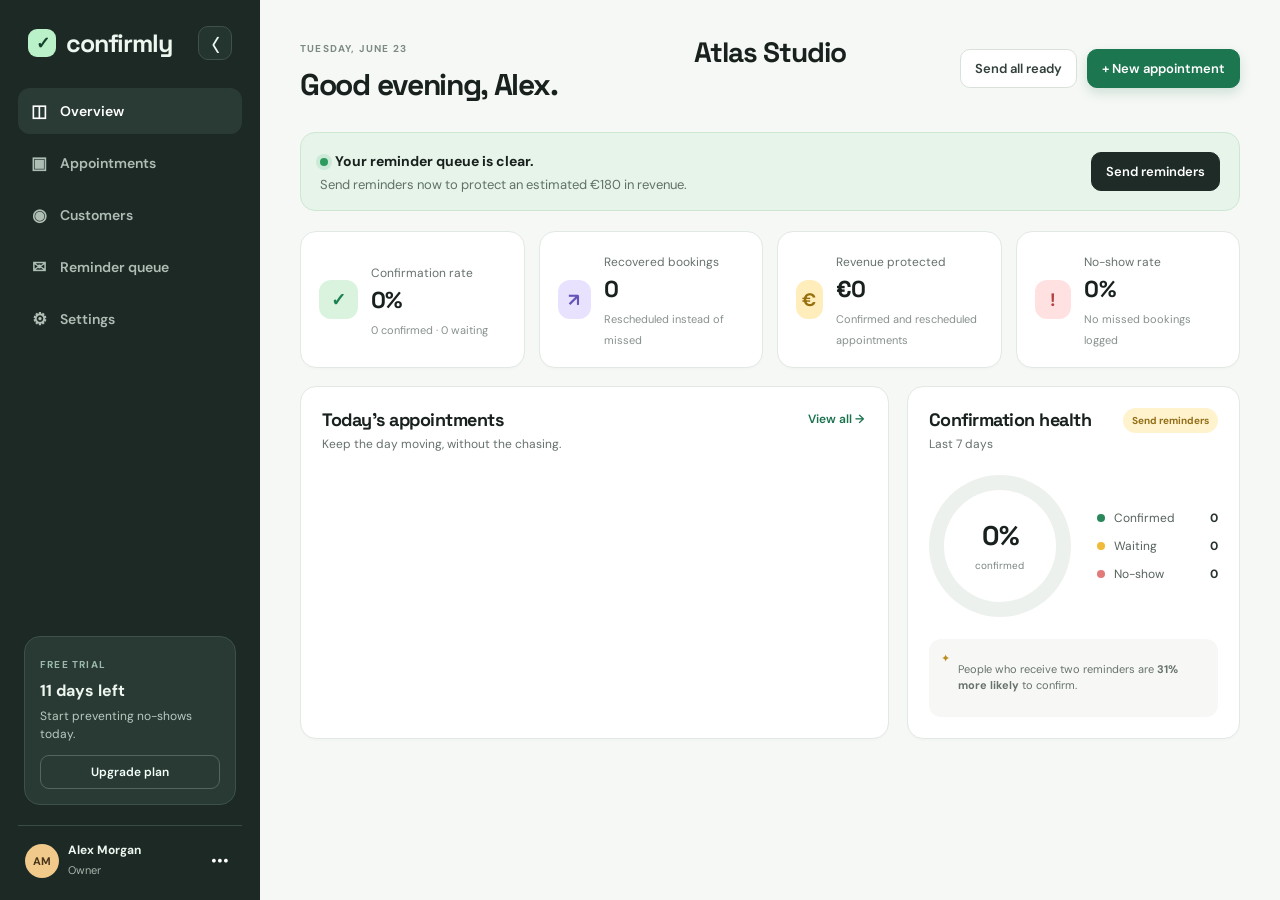
==== index.html @ 0fcca9b8 "Add files via upload" ====
<!doctype html>
<html lang="en">
<head>
  <meta charset="UTF-8" />
  <meta name="viewport" content="width=device-width, initial-scale=1.0" />
  <title>Confirmly — Reduce No-Shows</title>
  <meta name="description" content="A focused appointment confirmation and no-show prevention dashboard." />
  <meta name="theme-color" content="#f3f5f2" />
  <link rel="preconnect" href="https://fonts.googleapis.com">
  <link rel="preconnect" href="https://fonts.gstatic.com" crossorigin>
  <link href="https://fonts.googleapis.com/css2?family=DM+Sans:wght@400;500;600;700&family=Space+Grotesk:wght@500;600;700&display=swap" rel="stylesheet">
  <link rel="stylesheet" href="styles.css" />
</head>
<body>
  <div class="app-shell">
    <aside class="sidebar" id="sidebar">
      <div class="brand"><div class="brand-lockup"><span class="brand-mark">✓</span><span class="brand-text">confirmly</span></div><button type="button" class="sidebar-toggle-btn" id="sidebarToggleBtn" aria-label="Collapse sidebar" title="Collapse sidebar">⟨</button></div>
      <nav class="nav-links" aria-label="Primary">
        <button type="button" class="nav-item active" data-view="dashboard" data-label="Overview" title="Overview"><span>◫</span> Overview</button>
        <button type="button" class="nav-item" data-view="appointments" data-label="Appointments" title="Appointments"><span>▣</span> Appointments</button>
        <button type="button" class="nav-item" data-view="customers" data-label="Customers" title="Customers"><span>◉</span> Customers</button>
        <button type="button" class="nav-item" data-view="messages" data-label="Reminder queue" title="Reminder queue"><span>✉</span> Reminder queue</button>
        <button type="button" class="nav-item" data-view="settings" data-label="Settings" title="Settings"><span>⚙</span> Settings</button>
      </nav>
      <div class="sidebar-bottom">
        <div class="trial-card">
          <span class="tiny-label">FREE TRIAL</span>
          <strong>11 days left</strong>
          <p>Start preventing no-shows today.</p>
          <button type="button" class="ghost-btn" id="upgradeBtn" title="Upgrade plan">Upgrade plan</button>
        </div>
        <div class="account"><div class="avatar">AM</div><div><strong>Alex Morgan</strong><span>Owner</span></div><button type="button" class="more" id="accountMenuBtn" aria-label="Open account menu" aria-haspopup="dialog" title="Account menu">•••</button></div>
      </div>
    </aside>

    <main class="main-content">
      <header class="topbar">
        <button type="button" class="mobile-menu" id="mobileMenu" aria-label="Open navigation">☰</button>
        <div>
          <p class="eyebrow" id="pageEyebrow">TUESDAY, JUNE 23</p>
          <h1 id="pageTitle">Good evening, Alex.</h1>
        </div>
        <div class="workspace-title" id="workspaceTitle">Atlas Studio</div>
        <div class="top-actions">
          <button type="button" class="icon-btn install-app-btn hidden" id="installAppBtn" title="Install Confirmly" aria-label="Install Confirmly">⇩</button>
          <button type="button" class="outline-btn" id="sendAllBtn">Send all ready</button>
          <button type="button" class="primary-btn" id="newAppointmentBtn">+ New appointment</button>
        </div>
      </header>

      <section id="dashboard" class="view active">
        <div class="insight-banner">
          <div><span class="pulse-dot"></span><strong>3 appointments need confirmation today.</strong><p>Send reminders now to protect an estimated €180 in revenue.</p></div>
          <button type="button" class="dark-btn" id="bannerSendBtn">Send reminders</button>
        </div>

        <div class="metric-grid">
          <article class="metric-card"><span class="metric-icon mint">✓</span><div><span class="metric-label">Confirmation rate</span><strong id="confirmationRate">0%</strong><small id="confirmationMeta">No appointment data yet</small></div></article>
          <article class="metric-card"><span class="metric-icon lilac">↗</span><div><span class="metric-label">Recovered bookings</span><strong id="recoveredBookings">0</strong><small>Rescheduled instead of missed</small></div></article>
          <article class="metric-card"><span class="metric-icon amber">€</span><div><span class="metric-label">Revenue protected</span><strong id="protectedRevenue">€0</strong><small>Confirmed and rescheduled appointments</small></div></article>
          <article class="metric-card"><span class="metric-icon rose">!</span><div><span class="metric-label">No-show rate</span><strong id="noShowRate">0%</strong><small id="noShowMeta">Track outcomes to improve</small></div></article>
        </div>

        <div class="dashboard-grid">
          <section class="panel upcoming-panel">
            <div class="panel-header"><div><h2>Today’s appointments</h2><p>Keep the day moving, without the chasing.</p></div><button type="button" class="text-btn" data-go="appointments">View all →</button></div>
            <div id="todayAppointments" class="appointment-list"></div>
          </section>
          <section class="panel performance-panel">
            <div class="panel-header"><div><h2>Confirmation health</h2><p>Last 7 days</p></div><span class="badge positive" id="healthBadge">Looking good</span></div>
            <div class="ring-wrap"><div class="progress-ring" id="progressRing"><div class="ring-center"><strong id="ringValue">0%</strong><span>confirmed</span></div></div><div class="legend"><div><span class="legend-dot confirmed"></span><span>Confirmed</span><strong id="confirmedCount">0</strong></div><div><span class="legend-dot waiting"></span><span>Waiting</span><strong id="waitingCount">0</strong></div><div><span class="legend-dot no-show"></span><span>No-show</span><strong id="noShowCount">0</strong></div></div></div>
            <div class="mini-tip"><span>✦</span><p>People who receive two reminders are <strong>31% more likely</strong> to confirm.</p></div>
          </section>
        </div>
      </section>

      <section id="appointments" class="view">
        <div class="section-toolbar"><div><h2>Appointments</h2><p>Manage confirmations, status and outcomes in one place.</p></div><div class="toolbar-controls"><button type="button" class="danger-outline-btn" id="deleteAllBookingsBtn" aria-label="Delete all bookings">Delete all</button><button type="button" class="outline-btn" id="refreshAppointmentsBtn" aria-label="Refresh appointments">↻ Refresh</button><select id="statusFilter"><option value="all">All statuses</option><option value="waiting">Waiting</option><option value="confirmed">Confirmed</option><option value="rescheduled">Rescheduled</option><option value="no-show">No-show</option><option value="cancelled">Cancelled</option></select><input type="search" id="searchInput" placeholder="Search client" /></div></div>
        <div class="table-panel"><div class="table-scroll"><table><thead><tr><th>Client</th><th>Service</th><th>When</th><th>Value</th><th>Status</th><th></th></tr></thead><tbody id="appointmentsTable"></tbody></table></div></div>
      </section>

      <section id="customers" class="view">
        <div class="section-toolbar"><div><h2>Customers</h2><p>Keep each client’s details, consent and booking history in one place.</p></div><div class="toolbar-controls"><input type="search" id="customerSearchInput" placeholder="Search customers" /><button type="button" class="primary-btn" id="newCustomerBtn">+ New customer</button></div></div>
        <div class="customer-summary-grid"><article class="customer-summary-card"><span>CONTACTS</span><strong id="customerTotalCount">0</strong><small>Saved customers</small></article><article class="customer-summary-card"><span>REMINDERS</span><strong id="customerReminderConsentCount">0</strong><small>Can receive booking updates</small></article><article class="customer-summary-card"><span>MARKETING</span><strong id="customerMarketingConsentCount">0</strong><small>Opted in for offers</small></article></div>
        <div class="table-panel"><div class="table-scroll"><table class="customers-table"><thead><tr><th>Customer</th><th>Contact</th><th>Preferred channel</th><th>Bookings</th><th>Consent</th><th></th></tr></thead><tbody id="customersTable"></tbody></table></div></div>
      </section>

      <section id="messages" class="view">
        <div class="section-toolbar"><div><h2>Reminder queue</h2><p>Manual reminders ready to send. Confirmly records every delivery attempt.</p></div><button type="button" class="primary-btn" id="sendAllQueueBtn">Send all ready</button></div>
        <div class="message-layout"><section class="panel queue-panel"><div class="queue-tabs"><button type="button" class="queue-tab active" data-queue="due">Ready <span id="dueCount">0</span></button><button type="button" class="queue-tab" data-queue="sent">Sent <span id="sentCount">0</span></button></div><div id="messageQueue"></div></section><aside class="panel automation-panel"><span class="tiny-label">REMINDER FLOW</span><h3>How your team follows up</h3><div id="reminderFlowSummary"></div><button type="button" class="outline-btn full" data-go="settings">Edit reminder flow</button></aside></div>
      </section>

      <section id="settings" class="view">
        <div class="section-toolbar settings-intro"><div><p>Make Confirmly sound like your business.</p></div></div>
        <div class="settings-grid">
          <section class="panel setting-panel"><h3>Business details</h3><label>Business name<input id="businessName" value="Atlas Studio" autocomplete="organization" /></label><div class="setting-label">Reminder channels</div><div class="channel-options" id="availableChannels"><label class="channel-option"><input type="checkbox" value="WhatsApp" checked><span>◉</span><div><strong>WhatsApp</strong><small>Fastest confirmations</small></div></label><label class="channel-option"><input type="checkbox" value="SMS" checked><span>✦</span><div><strong>SMS</strong><small>Works without an app</small></div></label><label class="channel-option"><input type="checkbox" value="Email" checked><span>✉</span><div><strong>Email</strong><small>Best for longer details</small></div></label></div><label>Default channel for “Send all”<select id="channel"><option>WhatsApp</option><option>SMS</option><option>Email</option></select></label><label>Default appointment value (€)<input id="defaultValue" type="number" min="0" value="60" inputmode="decimal" /></label><label>Appearance<select id="themeSelect"><option value="light">Light mode</option><option value="dark">Dark mode</option></select></label><button type="button" class="primary-btn" id="saveSettingsBtn">Save settings</button></section>
          <section class="panel setting-panel reminder-flow-panel"><div class="flow-panel-heading"><div><h3>Reminder flow</h3><p>Choose what gets sent and when. Reminders are still sent manually from the queue.</p></div><span class="flow-manual-badge">Manual</span></div>

<div class="flow-editor-card">
  <div class="flow-editor-header"><label class="flow-toggle"><input type="checkbox" id="firstReminderEnabled"><span></span></label><div><strong>Step 1 — first reminder</strong><small>Primary confirmation request</small></div></div>
  <div class="flow-editor-grid">
    <label>Step name<input id="firstReminderName" maxlength="32" placeholder="First reminder"></label>
    <label>Send before appointment<div class="timing-fields"><input id="firstReminderAmount" type="number" min="1" max="720" inputmode="numeric"><select id="firstReminderUnit"><option value="hours">hours</option><option value="days">days</option></select></div></label>
  </div>
  <label>Message<textarea id="message48">Hi {first_name}, just a quick reminder about your {service} appointment on {date} at {time}. Tap below to confirm or reschedule.</textarea></label>
</div>

<div class="flow-editor-card">
  <div class="flow-editor-header"><label class="flow-toggle"><input type="checkbox" id="followUpEnabled"><span></span></label><div><strong>Step 2 — follow-up reminder</strong><small>Use it when confirmation is still missing</small></div></div>
  <div class="flow-editor-grid">
    <label>Step name<input id="followUpName" maxlength="32" placeholder="Follow-up reminder"></label>
    <label>Send before appointment<div class="timing-fields"><input id="followUpAmount" type="number" min="1" max="720" inputmode="numeric"><select id="followUpUnit"><option value="hours">hours</option><option value="days">days</option></select></div></label>
  </div>
  <label>Message<textarea id="message4">Hi {first_name}, we’re looking forward to seeing you at {time} today. Please confirm your appointment.</textarea></label>
</div>

<div class="flow-editor-card recovery-flow-card">
  <div class="flow-editor-header"><label class="flow-toggle"><input type="checkbox" id="recoveryEnabled"><span></span></label><div><strong>Step 3 — missed-booking recovery</strong><small>Show a recovery step after a no-show</small></div></div>
  <label>Step name<input id="recoveryName" maxlength="32" placeholder="Missed-booking recovery"></label>
</div>

<div class="flow-editor-actions"><button type="button" class="outline-btn" id="previewTemplateBtn">Preview first reminder</button><button type="button" class="primary-btn" id="saveReminderFlowBtn">Save reminder flow</button></div></section>
          <section class="panel setting-panel"><h3>Live email delivery</h3><p class="setup-copy">Email reminders can be sent for real through Resend. Keep your API key in Vercel — never inside this app.</p><div class="live-status" aria-live="polite"><span class="live-dot"></span><div><strong id="emailStatusTitle">Checking live email setup…</strong><small id="emailStatusCopy">Confirmly is checking your Vercel email configuration.</small></div></div><button type="button" class="outline-btn" id="checkEmailStatusBtn">Check again</button><p class="setup-note">WhatsApp and SMS are still demo-only. For Email, the booking must contain a valid recipient email. When using the Resend testing sender, it can only send to the email on your Resend account until you verify your own domain.</p></section>
        </div>
      </section>
    </main>
  </div>

  <nav class="mobile-bottom-nav" aria-label="Mobile navigation">
    <button type="button" class="mobile-nav-item active" data-mobile-view="dashboard"><span>⌂</span><b>Home</b></button>
    <button type="button" class="mobile-nav-item" data-mobile-view="appointments"><span>▣</span><b>Bookings</b></button>
    <button type="button" class="mobile-nav-item" data-mobile-view="customers"><span>◉</span><b>Customers</b></button>
    <button type="button" class="mobile-nav-item" data-mobile-view="messages"><span>✉</span><b>Reminders</b></button>
    <button type="button" class="mobile-nav-item" data-mobile-view="settings"><span>⚙</span><b>Settings</b></button>
  </nav>
  <button type="button" class="mobile-add-fab" id="mobileAddBtn" aria-label="Add a new booking"><span>+</span><b>New booking</b></button>

  <div class="modal-backdrop hidden" id="appointmentModal">
    <div class="modal" role="dialog" aria-modal="true" aria-labelledby="modalTitle">
      <div class="modal-header"><div><p class="eyebrow" id="modalEyebrow">NEW BOOKING</p><h2 id="modalTitle">Add appointment</h2></div><button type="button" class="close-btn" data-close="appointmentModal">×</button></div>
      <form id="appointmentForm" class="form-grid">
        <label class="full-width booking-customer-select">Existing customer<select name="customerId" id="appointmentCustomerSelect"><option value="">Create or type a new customer</option></select></label>
        <label>Client name<input name="client" required placeholder="e.g. Sofia Petrou" /></label>
        <label>Phone or email<input name="contact" required placeholder="Email required when Email is selected" /></label>
        <label>Service<input name="service" required placeholder="e.g. Haircut + beard" /></label>
        <label>Appointment value (€)<input name="value" type="number" min="0" required value="60" /></label>
        <label>Date<input name="date" type="date" required /></label>
        <label>Time<input name="time" type="time" required /></label>
        <label class="full-width">Preferred reminder channel<select name="preferredChannel" id="appointmentChannel"><option value="auto">Use business default</option><option value="WhatsApp">WhatsApp</option><option value="SMS">SMS</option><option value="Email">Email</option></select></label>
        <label class="full-width">Notes<textarea name="notes" placeholder="Optional internal notes"></textarea></label>
        <div class="modal-actions full-width"><button type="button" class="outline-btn" data-close="appointmentModal">Cancel</button><button class="primary-btn" id="appointmentSubmitBtn" type="submit">Create booking</button></div>
      </form>
    </div>
  </div>


  <div class="modal-backdrop hidden" id="customerModal">
    <div class="modal" role="dialog" aria-modal="true" aria-labelledby="customerModalTitle">
      <div class="modal-header"><div><p class="eyebrow" id="customerModalEyebrow">NEW CUSTOMER</p><h2 id="customerModalTitle">Add customer</h2></div><button type="button" class="close-btn" data-close="customerModal">×</button></div>
      <form id="customerForm" class="form-grid">
        <label>Full name<input name="name" required placeholder="e.g. Sofia Petrou" /></label>
        <label>Preferred channel<select name="preferredChannel"><option value="auto">Use business default</option><option value="WhatsApp">WhatsApp</option><option value="SMS">SMS</option><option value="Email">Email</option></select></label>
        <label>Phone number<input name="phone" inputmode="tel" placeholder="e.g. +30 69…" /></label>
        <label>Email address<input name="email" type="email" placeholder="e.g. sofia@email.com" /></label>
        <label class="full-width">Internal notes<textarea name="notes" placeholder="Optional preferences, allergies, details…"></textarea></label>
        <div class="consent-grid full-width"><label class="consent-option"><input type="checkbox" name="reminderConsent" checked><span><strong>Appointment reminders</strong><small>Can receive confirmations and appointment updates.</small></span></label><label class="consent-option"><input type="checkbox" name="marketingConsent"><span><strong>Offers and updates</strong><small>Opted in to occasional marketing messages.</small></span></label><label class="consent-option"><input type="checkbox" name="whatsappOptIn"><span><strong>WhatsApp opt-in</strong><small>Agreed to receive WhatsApp messages.</small></span></label></div>
        <div class="modal-actions full-width"><button type="button" class="outline-btn" data-close="customerModal">Cancel</button><button class="primary-btn" type="submit">Save customer</button></div>
      </form>
    </div>
  </div>

  <div class="modal-backdrop hidden" id="customerProfileModal"><div class="modal customer-profile-modal" role="dialog" aria-modal="true" aria-labelledby="customerProfileTitle"><div class="modal-header"><div><p class="eyebrow">CUSTOMER PROFILE</p><h2 id="customerProfileTitle">Customer</h2></div><button type="button" class="close-btn" data-close="customerProfileModal">×</button></div><div id="customerProfileContent"></div></div></div>

  <div class="modal-backdrop hidden" id="actionModal"><div class="modal compact"><div class="modal-header"><div><p class="eyebrow">APPOINTMENT ACTION</p><h2 id="actionTitle">Update appointment</h2></div><button type="button" class="close-btn" data-close="actionModal">×</button></div><div id="actionContent"></div></div></div>
<div class="modal-backdrop hidden" id="deleteModal">
  <div class="modal compact delete-modal" role="alertdialog" aria-modal="true" aria-labelledby="deleteModalTitle" aria-describedby="deleteBookingDetails">
    <div class="delete-icon" aria-hidden="true">!</div>
    <p class="eyebrow">DELETE BOOKING</p>
    <h2 id="deleteModalTitle">Delete this booking?</h2>
    <p class="delete-copy"><strong id="deleteBookingName"></strong></p>
    <p class="delete-details" id="deleteBookingDetails"></p>
    <p class="delete-copy">This cannot be undone.</p>
    <div class="delete-modal-actions">
      <button type="button" class="outline-btn" id="cancelDeleteBtn">Keep booking</button>
      <button type="button" class="danger-confirm-btn" id="confirmDeleteBtn">Delete booking</button>
    </div>
  </div>
</div>

<div class="modal-backdrop hidden" id="deleteAllModal">
  <div class="modal compact delete-modal" role="alertdialog" aria-modal="true" aria-labelledby="deleteAllModalTitle" aria-describedby="deleteAllBookingDetails">
    <div class="delete-icon" aria-hidden="true">!</div>
    <p class="eyebrow">DELETE ALL BOOKINGS</p>
    <h2 id="deleteAllModalTitle">Delete all bookings?</h2>
    <p class="delete-copy">This will permanently delete <strong id="deleteAllBookingCount">0 bookings</strong> from this workspace.</p>
    <p class="delete-details" id="deleteAllBookingDetails">Reminder history and booking statuses will be removed too.</p>
    <p class="delete-copy">This cannot be undone.</p>
    <div class="delete-modal-actions">
      <button type="button" class="outline-btn" id="cancelDeleteAllBtn">Keep bookings</button>
      <button type="button" class="danger-confirm-btn" id="confirmDeleteAllBtn">Delete all bookings</button>
    </div>
  </div>
</div>

  <div class="modal-backdrop hidden" id="accountMenuModal">
    <div class="modal compact account-menu-modal" role="dialog" aria-modal="true" aria-labelledby="accountMenuTitle">
      <div class="modal-header"><div><p class="eyebrow">YOUR WORKSPACE</p><h2 id="accountMenuTitle">Alex Morgan</h2><p class="account-menu-subtitle">Owner · Atlas Studio</p></div><button type="button" class="close-btn" data-close="accountMenuModal" aria-label="Close account menu">×</button></div>
      <div class="account-menu-list">
        <button type="button" class="account-menu-item" id="accountWorkspaceBtn"><span class="account-menu-icon">⚙</span><span><strong>Workspace settings</strong><small>Business details and reminder defaults</small></span><b>›</b></button>
        <button type="button" class="account-menu-item" id="accountPlanBtn"><span class="account-menu-icon">✦</span><span><strong>Plan &amp; billing</strong><small>Review plans and upgrade options</small></span><b>›</b></button>
        <button type="button" class="account-menu-item" id="accountInstallBtn"><span class="account-menu-icon">⇩</span><span><strong>Install Confirmly</strong><small>Add it to your phone or desktop</small></span><b>›</b></button>
      </div>
    </div>
  </div>

  <div class="modal-backdrop hidden" id="upgradeModal">
    <div class="modal upgrade-modal" role="dialog" aria-modal="true" aria-labelledby="upgradeModalTitle">
      <div class="modal-header"><div><p class="eyebrow">CHOOSE YOUR PLAN</p><h2 id="upgradeModalTitle">Keep every booking on track.</h2><p class="upgrade-subtitle">Pick the plan that fits your team. Your selection is saved in this workspace.</p></div><button type="button" class="close-btn" data-close="upgradeModal" aria-label="Close plans">×</button></div>
      <div class="pricing-grid">
        <article class="price-card" data-plan-card="Starter"><span class="plan-label">STARTER</span><h3>Starter</h3><p class="price"><strong>€9</strong><span>/ month</span></p><p>For solo service businesses getting started with reminders.</p><ul><li>Up to 150 bookings/month</li><li>Email reminders</li><li>Booking status tracking</li></ul><button type="button" class="outline-btn full" data-plan-select="Starter">Choose Starter</button></article>
        <article class="price-card featured" data-plan-card="Pro"><span class="plan-badge">MOST POPULAR</span><span class="plan-label">PRO</span><h3>Pro</h3><p class="price"><strong>€14</strong><span>/ month</span></p><p>For teams that want to prevent more no-shows every day.</p><ul><li>Unlimited bookings</li><li>Priority reminder workflows</li><li>Team-ready reporting</li></ul><button type="button" class="primary-btn full" data-plan-select="Pro">Choose Pro</button></article>
      </div>
      <p class="checkout-note">Payment checkout is not connected in this prototype yet. Choosing a plan updates this workspace only.</p>
    </div>
  </div>

  <div class="toast" id="toast"></div>
  <script src="app.js"></script>
</body>
</html>
---- styles.css ----
:root{--ink:#19211e;--muted:#66716d;--line:#dfe6e0;--soft:#f4f6f2;--surface:#fff;--mint:#d9f3df;--mint-strong:#1d8154;--lilac:#e9e2ff;--amber:#ffedbc;--rose:#ffe1e1;--nav:#1d2925;--shadow:0 14px 45px rgba(25,33,30,.08)}*{box-sizing:border-box}body{margin:0;background:#f6f8f5;color:var(--ink);font-family:'DM Sans',sans-serif}.app-shell{min-height:100vh;display:grid;grid-template-columns:260px minmax(0,1fr)}.sidebar{background:var(--nav);color:#edf6ef;padding:26px 18px 18px;display:flex;flex-direction:column;min-height:100vh;position:sticky;top:0;height:100vh}.brand{display:flex;align-items:center;gap:10px;font-family:'Space Grotesk';font-size:25px;font-weight:700;letter-spacing:-1px;padding:0 10px 28px}.brand-mark{display:grid;place-items:center;width:28px;height:28px;background:#baf1c9;color:#16412a;border-radius:9px;font-size:17px}.nav-links{display:grid;gap:6px}.nav-item{border:0;background:transparent;color:#aebeb5;text-align:left;padding:12px 12px;border-radius:12px;font:600 14px 'DM Sans';display:flex;gap:12px;align-items:center;cursor:pointer}.nav-item.active,.nav-item:hover{background:#2a3b35;color:white}.nav-item span{font-size:17px;width:18px;text-align:center}.sidebar-bottom{margin-top:auto}.trial-card{margin:20px 6px;padding:15px;background:#293a34;border:1px solid #3d5149;border-radius:16px}.tiny-label,.eyebrow{font-size:10px;letter-spacing:.12em;font-weight:700;color:#7d8b84}.trial-card .tiny-label{color:#9bbaab}.trial-card strong{display:block;margin-top:7px;font-size:16px}.trial-card p{margin:7px 0 12px;color:#b8c9c0;font-size:12px;line-height:1.45}.ghost-btn{border:1px solid #53665d;background:transparent;color:#f4fff8;border-radius:9px;padding:8px 10px;font:600 12px 'DM Sans';cursor:pointer;width:100%}.account{border-top:1px solid #3b4b45;padding:16px 7px 3px;display:flex;align-items:center;gap:9px}.avatar{display:grid;place-items:center;width:34px;height:34px;background:#f0c98b;color:#49351a;border-radius:50%;font-size:11px;font-weight:700}.account strong{display:block;font-size:12px}.account span{font-size:11px;color:#a7b8ae}.more{margin-left:auto;color:white;border:0;background:transparent;cursor:pointer}.main-content{padding:32px 40px 56px;max-width:1600px;width:100%;margin:0 auto}.topbar{display:flex;align-items:center;justify-content:space-between;gap:24px;margin-bottom:28px}.topbar h1{margin:4px 0 0;font:700 30px 'Space Grotesk';letter-spacing:-1.3px}.top-actions{display:flex;gap:10px;align-items:center}.primary-btn,.outline-btn,.dark-btn,.icon-btn{border-radius:10px;padding:10px 14px;font:600 13px 'DM Sans';cursor:pointer;transition:.2s}.primary-btn{background:#1c7650;border:1px solid #1c7650;color:#fff;box-shadow:0 5px 12px rgba(28,118,80,.18)}.primary-btn:hover{transform:translateY(-1px);background:#176342}.outline-btn{background:#fff;border:1px solid #d9e1da;color:#324039}.outline-btn:hover{background:#f5f8f5}.dark-btn{background:#1f2b26;color:#fff;border:1px solid #1f2b26}.icon-btn{width:38px;height:38px;padding:0;border:1px solid #d9e1da;background:#fff;color:#314039;font-size:19px}.mobile-menu{display:none}.view{display:none}.view.active{display:block}.insight-banner{display:flex;justify-content:space-between;align-items:center;gap:18px;padding:17px 19px;background:#e6f4e9;border:1px solid #cde7d3;border-radius:15px;margin-bottom:20px}.insight-banner strong{font-size:14px}.insight-banner p{margin:5px 0 0;color:#607166;font-size:13px}.pulse-dot{width:8px;height:8px;display:inline-block;background:#2d9b5e;border-radius:50%;margin-right:7px;box-shadow:0 0 0 4px rgba(45,155,94,.13)}.metric-grid{display:grid;grid-template-columns:repeat(4,1fr);gap:14px;margin-bottom:18px}.metric-card,.panel{background:#fff;border:1px solid #e2e8e3;border-radius:16px;box-shadow:0 2px 0 rgba(20,40,25,.01)}.metric-card{padding:18px;display:flex;gap:13px;align-items:center}.metric-icon{display:grid;place-items:center;width:39px;height:39px;border-radius:12px;font-size:18px;font-weight:700}.mint{background:var(--mint);color:#1d8154}.lilac{background:var(--lilac);color:#6655b9}.amber{background:var(--amber);color:#97700e}.rose{background:var(--rose);color:#b04444}.metric-label{color:var(--muted);font-size:12px}.metric-card strong{font:700 23px 'Space Grotesk';display:block;letter-spacing:-.7px;margin:3px 0}.metric-card small{font-size:11px;color:#87918c}.dashboard-grid{display:grid;grid-template-columns:minmax(0,1.5fr) minmax(300px,.85fr);gap:18px}.panel{padding:21px}.panel-header,.section-toolbar{display:flex;align-items:flex-start;justify-content:space-between;gap:16px}.panel-header h2,.section-toolbar h2{font:700 18px 'Space Grotesk';letter-spacing:-.5px;margin:0}.panel-header p,.section-toolbar p{margin:5px 0 0;color:var(--muted);font-size:12px}.text-btn{border:0;background:transparent;color:#19714d;padding:3px;font:600 12px 'DM Sans';cursor:pointer}.appointment-list{margin-top:17px}.appointment-row{display:grid;grid-template-columns:42px minmax(0,1fr) auto auto;gap:12px;align-items:center;padding:14px 0;border-top:1px solid #edf0ed}.time-block{text-align:center;background:#f1f5f1;border-radius:10px;padding:7px 3px}.time-block strong{font-size:12px;display:block}.time-block span{font-size:9px;text-transform:uppercase;color:var(--muted)}.client-name{font-size:13px;font-weight:700}.service-name{font-size:11px;color:var(--muted);margin-top:3px}.row-value{font-size:12px;font-weight:700}.status{display:inline-flex;align-items:center;gap:5px;padding:6px 8px;border-radius:20px;font-size:10px;font-weight:700;white-space:nowrap}.status.waiting{background:#fff4d5;color:#9d7113}.status.confirmed{background:#ddf4e4;color:#267e4e}.status.rescheduled{background:#e8e4ff;color:#6554b0}.status.no-show{background:#ffe4e4;color:#b04f4f}.status.cancelled{background:#ecefec;color:#768078}.row-menu{border:0;background:transparent;color:#6f7b75;font-size:20px;cursor:pointer}.badge{font-size:10px;font-weight:700;padding:6px 9px;border-radius:30px}.badge.positive{color:#267e4e;background:#ddf4e4}.badge.warning{color:#936e18;background:#fff3ce}.ring-wrap{padding:23px 0 12px;display:flex;gap:26px;align-items:center}.progress-ring{width:142px;height:142px;border-radius:50%;background:conic-gradient(#258356 0deg, #258356 0deg,#edf1ed 0deg);display:grid;place-items:center;position:relative;transition:.4s}.progress-ring:before{content:"";position:absolute;width:112px;height:112px;background:#fff;border-radius:50%}.ring-center{z-index:1;text-align:center}.ring-center strong{font:700 27px 'Space Grotesk';display:block;letter-spacing:-1px}.ring-center span{font-size:10px;color:#7b8680}.legend{display:grid;gap:12px;flex:1}.legend div{display:grid;grid-template-columns:12px 1fr auto;align-items:center;gap:5px;font-size:12px;color:#56625b}.legend strong{color:#26322c}.legend-dot{width:8px;height:8px;border-radius:50%}.legend-dot.confirmed{background:#2a875a}.legend-dot.waiting{background:#f0ba3a}.legend-dot.no-show{background:#e27a7a}.mini-tip{margin-top:10px;background:#f7f8f6;border-radius:12px;padding:12px;display:flex;gap:8px;color:#67726d;font-size:11px;line-height:1.45}.mini-tip span{color:#bb8d1e}.section-toolbar{margin-bottom:18px}.toolbar-controls{display:flex;gap:9px}.toolbar-controls select,.toolbar-controls input{border:1px solid #dfe6e0;border-radius:9px;background:#fff;padding:10px 11px;font:13px 'DM Sans';color:#37423c;outline:none}.table-panel{background:#fff;border:1px solid #e2e8e3;border-radius:16px;overflow:hidden}.table-scroll{overflow:auto}table{width:100%;border-collapse:collapse;min-width:720px}th{text-align:left;font-size:10px;color:#85908a;letter-spacing:.08em;padding:14px 18px;background:#fafbfa}td{padding:15px 18px;border-top:1px solid #edf0ed;font-size:12px}.client-cell strong{display:block;font-size:13px}.client-cell span{display:block;color:#8a948f;font-size:11px;margin-top:2px}.empty-state{padding:38px 18px;text-align:center;color:#6a756f}.empty-state strong{display:block;color:#324039;margin-bottom:5px}.message-layout{display:grid;grid-template-columns:minmax(0,1.5fr) minmax(260px,.7fr);gap:18px}.queue-tabs{display:flex;gap:16px;border-bottom:1px solid #e7ece7;margin-bottom:3px}.queue-tab{border:0;background:transparent;padding:4px 0 13px;font:600 12px 'DM Sans';color:#77827c;cursor:pointer;border-bottom:2px solid transparent}.queue-tab.active{color:#1f6f4e;border-color:#1f6f4e}.queue-tab span{background:#eef2ee;border-radius:20px;padding:3px 6px;margin-left:4px;font-size:10px}.message-card{padding:15px 0;border-bottom:1px solid #edf0ed}.message-card:last-child{border-bottom:0}.message-card-top{display:flex;justify-content:space-between;gap:10px}.message-card strong{font-size:13px}.message-card .message-meta{font-size:11px;color:#77827d;margin-top:3px}.message-copy{background:#f7f9f7;border-radius:10px;margin:10px 0;padding:10px;font-size:12px;line-height:1.45;color:#56625b}.message-actions{display:flex;gap:8px}.small-btn{padding:7px 9px;font:600 11px 'DM Sans';border-radius:8px;cursor:pointer}.send-btn{background:#1c7650;border:1px solid #1c7650;color:#fff}.skip-btn{background:#fff;border:1px solid #dce4dd;color:#58655e}.automation-panel h3{font:700 18px 'Space Grotesk';margin:8px 0 20px}.flow-step{display:flex;gap:10px;align-items:flex-start}.flow-step>span{width:25px;height:25px;border-radius:50%;background:#dff3e5;color:#287f51;display:grid;place-items:center;font-size:11px;font-weight:700}.flow-step strong{font-size:12px}.flow-step p{font-size:11px;color:#77827c;line-height:1.4;margin:4px 0}.flow-step.muted>span{background:#edf0ed;color:#7a857e}.flow-line{height:18px;border-left:1px dashed #c9d2cb;margin:3px 0 3px 12px}.full{width:100%;margin-top:22px}.settings-grid{display:grid;grid-template-columns:repeat(2,minmax(0,1fr));gap:18px}.setting-panel h3{margin:0 0 19px;font:700 18px 'Space Grotesk'}.setting-panel label,.form-grid label{display:grid;gap:7px;font-size:12px;color:#56625b;font-weight:600;margin-bottom:15px}.setting-panel input,.setting-panel select,.setting-panel textarea,.form-grid input,.form-grid textarea{width:100%;border:1px solid #dfe6e0;border-radius:9px;padding:10px;font:13px 'DM Sans';color:#29352e;background:#fff;outline:none}.setting-panel textarea{resize:vertical;min-height:92px;line-height:1.45}.modal-backdrop{position:fixed;inset:0;background:rgba(17,27,22,.5);display:grid;place-items:center;padding:18px;z-index:20}.modal-backdrop.hidden{display:none}.modal{width:min(620px,100%);max-height:92vh;overflow:auto;background:#fff;border-radius:18px;padding:22px;box-shadow:var(--shadow)}.modal.compact{width:min(460px,100%)}.modal-header{display:flex;justify-content:space-between;align-items:flex-start;margin-bottom:18px}.modal-header h2{font:700 23px 'Space Grotesk';letter-spacing:-.8px;margin:4px 0}.close-btn{border:0;background:#f3f5f3;width:33px;height:33px;border-radius:9px;font-size:23px;color:#5f6b64;cursor:pointer}.form-grid{display:grid;grid-template-columns:1fr 1fr;gap:0 13px}.full-width{grid-column:1/-1}.form-grid textarea{min-height:70px;resize:vertical}.modal-actions{display:flex;justify-content:flex-end;gap:9px;margin-top:3px}.action-list{display:grid;gap:9px}.action-option{width:100%;text-align:left;border:1px solid #e0e7e1;background:#fff;border-radius:11px;padding:12px;font:600 13px 'DM Sans';cursor:pointer;color:#37453d}.action-option:hover{background:#f4faf5;border-color:#b9dccc}.danger{color:#a84646}.toast{position:fixed;right:24px;bottom:24px;background:#1f2c26;color:#fff;padding:12px 15px;border-radius:10px;font-size:13px;box-shadow:0 12px 30px rgba(13,27,18,.25);opacity:0;transform:translateY(12px);pointer-events:none;transition:.25s;z-index:30}.toast.show{opacity:1;transform:translateY(0)}@media(max-width:1050px){.metric-grid{grid-template-columns:repeat(2,1fr)}.dashboard-grid,.message-layout{grid-template-columns:1fr}.performance-panel{display:grid;grid-template-columns:1fr 1fr;align-items:center}.performance-panel .panel-header,.performance-panel .mini-tip{grid-column:1/-1}}@media(max-width:760px){.app-shell{grid-template-columns:1fr}.sidebar{position:fixed;z-index:15;transform:translateX(-100%);transition:.25s;width:260px}.sidebar.open{transform:translateX(0)}.main-content{padding:20px 15px 42px}.mobile-menu{display:block;border:0;background:#eef3ee;border-radius:9px;width:38px;height:38px;font-size:18px}.topbar{align-items:flex-start}.topbar h1{font-size:24px}.top-actions{flex-wrap:wrap;justify-content:flex-end}.top-actions .outline-btn{display:none}.insight-banner{align-items:flex-start;flex-direction:column}.metric-grid{grid-template-columns:1fr}.performance-panel{display:block}.settings-grid{grid-template-columns:1fr}.section-toolbar{flex-direction:column}.toolbar-controls{width:100%;flex-wrap:wrap}.toolbar-controls input{flex:1;min-width:160px}.form-grid{grid-template-columns:1fr}.ring-wrap{justify-content:center}.appointment-row{grid-template-columns:40px minmax(0,1fr) auto}.appointment-row .row-value{display:none}.account{padding-bottom:16px}}
/* First-run onboarding and simplified setup */
.getting-started{display:grid;grid-template-columns:minmax(220px,1.2fr) minmax(360px,1.5fr) auto;align-items:center;gap:18px;background:#fffdf6;border:1px solid #f0e2af;border-radius:16px;padding:18px 20px;margin:0 0 18px}.getting-started h2{font:700 17px 'Space Grotesk';margin:5px 0 5px;letter-spacing:-.4px}.getting-started p{font-size:12px;color:#6d756f;margin:0}.checklist{display:flex;gap:9px;flex-wrap:wrap}.check-item{border:1px solid #e8e4d1;background:#fff;border-radius:9px;padding:9px 10px;font-size:11px;color:#6a736d;display:flex;align-items:center;gap:6px}.check-item.done{background:#edf8f0;border-color:#cce6d4;color:#28734d}.check-item .check{width:17px;height:17px;border-radius:50%;display:grid;place-items:center;background:#f3f4ef;color:#9ba39d;font-size:10px;font-weight:700}.check-item.done .check{background:#2a875a;color:#fff}.guide-link{white-space:nowrap}.onboarding-modal{width:min(530px,100%);padding:26px}.onboarding-top{display:flex;align-items:center;justify-content:space-between}.onboarding-progress{display:flex;gap:6px;margin:24px 0 18px}.onboarding-progress span{height:5px;flex:1;border-radius:9px;background:#e7ece7}.onboarding-progress span.active{background:#278054}.onboarding-kicker{font-size:11px;letter-spacing:.1em;font-weight:700;color:#277c53}.onboarding-modal h2{font:700 27px 'Space Grotesk';letter-spacing:-1px;line-height:1.15;margin:8px 0 10px}.onboarding-modal p{font-size:14px;line-height:1.55;color:#68736c;margin:0 0 18px}.onboarding-step-list{display:grid;gap:10px;margin:18px 0}.onboarding-step-list div{display:flex;gap:10px;padding:11px;background:#f7f9f7;border-radius:10px;font-size:12px;color:#526058}.onboarding-step-list b{color:#1f7a50}.onboarding-actions{display:flex;gap:10px;justify-content:flex-end;margin-top:23px}.onboarding-business{display:grid;gap:12px;margin:18px 0}.onboarding-business label{display:grid;gap:6px;font-size:12px;font-weight:700;color:#556158}.onboarding-business input,.onboarding-business select{width:100%;border:1px solid #dfe6e0;border-radius:9px;padding:11px;font:13px 'DM Sans';color:#29352e;background:#fff}.onboarding-highlight{border:1px solid #cde6d4;background:#eff9f1;padding:13px;border-radius:10px;font-size:12px;color:#2d6945;margin:17px 0}.hidden-onboarding{display:none!important}@media(max-width:960px){.getting-started{grid-template-columns:1fr}.guide-link{justify-self:start}}@media(max-width:550px){.onboarding-modal{padding:20px}.onboarding-modal h2{font-size:23px}.onboarding-actions{justify-content:stretch;flex-direction:column-reverse}.onboarding-actions button{width:100%}}

/* Multi-channel reminders */
.setting-label{font-size:12px;color:#56625b;font-weight:600;margin:0 0 8px}.channel-options{display:grid;gap:8px;margin:0 0 15px}.channel-option{display:grid!important;grid-template-columns:18px 24px 1fr;gap:9px!important;align-items:center;border:1px solid #e0e7e1;border-radius:10px;padding:10px;margin:0!important;cursor:pointer;background:#fff}.channel-option:has(input:checked){border-color:#acd7bb;background:#f3fbf5}.channel-option input{width:auto!important;margin:0;accent-color:#23794f}.channel-option>span{width:24px;height:24px;border-radius:7px;background:#eef5ef;color:#287f51;display:grid;place-items:center;font-size:12px}.channel-option strong{display:block;font-size:12px;color:#33423a}.channel-option small{display:block;font-size:10px;font-weight:400;color:#7a857e;margin-top:2px}.channel-picker{display:flex;align-items:center;gap:7px;flex-wrap:wrap;margin:10px 0 2px}.channel-picker span{font-size:11px;color:#77827c;margin-right:2px}.channel-send{border:1px solid #dbe5dd;background:#fff;color:#456157;border-radius:8px;padding:6px 8px;font:600 11px 'DM Sans';cursor:pointer}.channel-send:hover{border-color:#9ac9aa;background:#f1faf3}.channel-send.primary-channel{background:#1c7650;border-color:#1c7650;color:#fff}.channel-badge{font-size:10px;border-radius:999px;padding:4px 7px;background:#eef4ef;color:#48705a;white-space:nowrap}.message-card .message-meta{display:flex;align-items:center;gap:5px;flex-wrap:wrap}.message-actions{flex-wrap:wrap}

/* iOS / PWA install support */
html{background:#f5f6f1}
body{min-height:100dvh;padding-top:env(safe-area-inset-top);padding-bottom:env(safe-area-inset-bottom)}
.ios-install-banner{position:fixed;z-index:999;left:12px;right:12px;bottom:calc(12px + env(safe-area-inset-bottom));display:grid;grid-template-columns:44px 1fr 28px;gap:10px;align-items:center;padding:11px 10px;background:rgba(28,46,37,.96);color:#fff;border:1px solid rgba(255,255,255,.14);border-radius:15px;box-shadow:0 16px 38px rgba(16,27,21,.28);backdrop-filter:blur(12px)}
.ios-install-banner.hidden{display:none}
.ios-install-icon{width:42px;height:42px;border-radius:11px;overflow:hidden;background:#1c7650}.ios-install-icon img{display:block;width:100%;height:100%}
.ios-install-copy{min-width:0;display:grid;gap:3px}.ios-install-copy strong{font:700 12px 'DM Sans';letter-spacing:-.1px}.ios-install-copy span{font:400 10px/1.35 'DM Sans';color:#e2ece5}.ios-install-copy b{color:#fff}.share-symbol{font-size:13px;color:#fff}.ios-install-close{appearance:none;border:0;background:transparent;color:#d4e1d7;font:400 24px/1 'DM Sans';cursor:pointer;padding:0 4px}
@media (display-mode: standalone){.ios-install-banner{display:none!important}.app-shell{min-height:100dvh}}
@media(max-width:700px){.topbar{padding-top:calc(16px + env(safe-area-inset-top))}.main-content{padding-bottom:calc(18px + env(safe-area-inset-bottom))}.ios-install-banner{bottom:calc(10px + env(safe-area-inset-bottom))}}


/* Mobile-first app shell upgrade */
html,body{overscroll-behavior-y:none;-webkit-tap-highlight-color:transparent}
button,input,select,textarea{font:inherit}
button{touch-action:manipulation}
.mobile-bottom-nav,.mobile-add-fab{display:none}
.install-app-btn.hidden{display:none}
@media(max-width:760px){
  body{background:#f5f7f4}
  .sidebar{display:none}
  .main-content{padding:14px 14px calc(146px + env(safe-area-inset-bottom));max-width:720px}
  .topbar{position:sticky;top:0;z-index:9;margin:0 -14px 16px;padding:calc(11px + env(safe-area-inset-top)) 14px 11px;background:rgba(245,247,244,.92);backdrop-filter:blur(16px);border-bottom:1px solid rgba(223,230,224,.85)}
  .mobile-menu{display:none}
  .topbar h1{font-size:21px;line-height:1.12;letter-spacing:-.8px;max-width:220px}
  .eyebrow{font-size:9px}
  .top-actions{gap:7px;align-items:center;flex-wrap:nowrap}
  .top-actions .icon-btn{width:40px;height:40px;border-radius:12px;font-size:18px}
  .top-actions .primary-btn{display:none}
  .top-actions .outline-btn{display:none}
  .insight-banner{padding:16px;border-radius:18px;margin-bottom:14px}
  .insight-banner strong{font-size:15px;line-height:1.35}.insight-banner p{font-size:12px;line-height:1.45}
  .insight-banner .dark-btn{width:100%;min-height:46px;border-radius:12px}
  .getting-started{padding:15px;border-radius:18px;margin-bottom:14px}.getting-started h2{font-size:16px}.checklist{display:grid;grid-template-columns:1fr}.check-item{min-height:42px}
  .metric-grid{display:flex;overflow-x:auto;scroll-snap-type:x mandatory;gap:10px;margin:0 -14px 14px;padding:0 14px 4px;scrollbar-width:none}.metric-grid::-webkit-scrollbar{display:none}.metric-card{min-width:180px;scroll-snap-align:start;border-radius:17px;padding:15px}.metric-card strong{font-size:22px}
  .dashboard-grid{gap:14px}.panel{border-radius:18px;padding:16px}.panel-header{gap:10px}.panel-header h2,.section-toolbar h2{font-size:18px}.panel-header p,.section-toolbar p{font-size:12px;line-height:1.4}.panel-header .text-btn{white-space:nowrap;padding-top:0}
  .appointment-row{grid-template-columns:42px minmax(0,1fr) auto;gap:10px;padding:13px 0}.appointment-row .status{display:none}.appointment-row .row-menu{width:42px;height:42px;border-radius:12px;background:#f3f6f3;display:grid;place-items:center;font-size:22px}.time-block{min-height:42px;padding:7px 3px}.client-name{font-size:14px}.service-name{font-size:12px}.row-value{display:none}
  .performance-panel .panel-header{display:flex}.ring-wrap{justify-content:flex-start;padding:18px 0 6px}.progress-ring{width:124px;height:124px}.progress-ring:before{width:96px;height:96px}.legend{gap:10px}.mini-tip{font-size:12px}
  .section-toolbar{margin:4px 0 14px;gap:12px}.section-toolbar>div{width:100%}.toolbar-controls{display:grid;grid-template-columns:1fr 1fr;gap:8px}.toolbar-controls select,.toolbar-controls input{width:100%;min-height:44px;border-radius:12px;font-size:16px}
  .table-panel{background:transparent;border:0;overflow:visible}.table-scroll{overflow:visible}.table-scroll table,.table-scroll tbody,.table-scroll tr,.table-scroll td{display:block;width:100%}.table-scroll thead{display:none}.table-scroll tr{position:relative;background:#fff;border:1px solid #e2e8e3;border-radius:17px;padding:14px 48px 12px 14px;margin:0 0 10px;box-shadow:0 2px 0 rgba(20,40,25,.01)}.table-scroll td{padding:0;border:0;margin:0}.table-scroll td:not(:first-child):not(:last-child){display:inline-flex;gap:5px;align-items:center;margin-top:7px;color:#6b766f;font-size:12px}.table-scroll td:not(:first-child):not(:last-child):before{content:attr(data-label);font-size:10px;text-transform:uppercase;letter-spacing:.05em;color:#98a29c}.table-scroll td:last-child{position:absolute;right:9px;top:9px;width:auto}.table-scroll td:last-child .row-menu{width:38px;height:38px;background:#f3f6f3;border-radius:11px;display:grid;place-items:center}.client-cell strong{font-size:15px}.client-cell span{font-size:12px;overflow:hidden;text-overflow:ellipsis;white-space:nowrap;max-width:190px}
  .message-layout{display:block}.automation-panel{display:none}.queue-panel{padding:0 16px}.queue-tabs{position:sticky;top:72px;background:#fff;z-index:2;padding-top:14px}.queue-tab{font-size:13px;padding-bottom:12px;min-height:43px}.message-card{padding:15px 0}.message-card strong{font-size:15px}.message-copy{font-size:12px;border-radius:13px;padding:12px}.channel-picker{gap:6px}.channel-picker span{width:100%;margin-bottom:2px}.channel-send{min-height:38px;padding:8px 10px;border-radius:10px;font-size:12px}.small-btn{min-height:40px;padding:8px 11px;border-radius:10px;font-size:12px}
  .settings-grid{gap:14px}.setting-panel{padding:17px}.channel-option{min-height:58px;padding:11px}.setting-panel input,.setting-panel select,.setting-panel textarea,.form-grid input,.form-grid select,.form-grid textarea{font-size:16px;min-height:46px;border-radius:12px}.setting-panel textarea,.form-grid textarea{min-height:104px}.setting-panel .primary-btn{width:100%;min-height:48px;border-radius:13px}
  .modal-backdrop{align-items:end;padding:0;background:rgba(17,27,22,.45)}.modal,.modal.compact,.onboarding-modal{width:100%;max-height:88dvh;border-radius:24px 24px 0 0;padding:20px 16px calc(18px + env(safe-area-inset-bottom));animation:sheetUp .22s ease-out}.modal-header{margin-bottom:15px}.modal-header h2{font-size:22px}.close-btn{width:42px;height:42px;border-radius:13px}.form-grid{gap:0}.form-grid label{font-size:13px;margin-bottom:13px}.modal-actions{position:sticky;bottom:-18px;background:#fff;padding:12px 0 calc(4px + env(safe-area-inset-bottom));margin-top:4px;display:grid;grid-template-columns:1fr 1.35fr;z-index:2}.modal-actions button{min-height:48px;border-radius:13px}.action-option{min-height:50px;border-radius:13px;font-size:14px}.toast{left:14px;right:14px;bottom:calc(82px + env(safe-area-inset-bottom));text-align:center;padding:13px;border-radius:14px}.ios-install-banner{bottom:calc(82px + env(safe-area-inset-bottom));left:10px;right:10px}
  .mobile-bottom-nav{position:fixed;display:grid;grid-template-columns:repeat(4,1fr);align-items:center;left:0;right:0;bottom:0;z-index:40;height:calc(66px + env(safe-area-inset-bottom));padding:8px 9px calc(8px + env(safe-area-inset-bottom));background:rgba(255,255,255,.96);backdrop-filter:blur(18px);border-top:1px solid #e1e7e2;box-shadow:0 -10px 28px rgba(22,35,27,.06)}.mobile-nav-item{appearance:none;border:0;background:transparent;min-height:48px;display:grid;place-items:center;gap:1px;color:#7b877f;font-size:10px;font-weight:700}.mobile-nav-item span{font-size:20px;line-height:20px}.mobile-nav-item b{font-size:10px}.mobile-nav-item.active{color:#1c7650}.mobile-nav-item.active span{background:#e3f4e8;border-radius:10px;padding:3px 10px}.mobile-add-fab{position:fixed;z-index:39;right:16px;bottom:calc(78px + env(safe-area-inset-bottom));appearance:none;border:0;background:#1c7650;color:#fff;border-radius:999px;min-height:48px;padding:0 17px;display:flex;align-items:center;gap:7px;box-shadow:0 12px 22px rgba(28,118,80,.28);font-size:13px;font-weight:700}.mobile-add-fab span{font-size:23px;font-weight:400;line-height:1}.hidden{display:none!important}
}
@keyframes sheetUp{from{transform:translateY(30px);opacity:.65}to{transform:translateY(0);opacity:1}}
@media(prefers-reduced-motion:reduce){*,*:before,*:after{animation-duration:.01ms!important;transition-duration:.01ms!important;scroll-behavior:auto!important}}


/* Live email setup card */
.setup-copy,.setup-note{font-size:13px;line-height:1.55;color:#66736c;margin:0 0 14px}.setup-note{margin:14px 0 0}.live-status{display:flex;gap:10px;align-items:flex-start;padding:13px;border:1px solid #dce8de;background:#f5fbf6;border-radius:14px}.live-status strong{display:block;font-size:13px;color:#234c35}.live-status small{display:block;color:#6a776f;line-height:1.45;margin-top:3px}.live-dot{width:9px;height:9px;flex:0 0 9px;border-radius:50%;background:#258356;margin-top:5px;box-shadow:0 0 0 4px #dcefe2}.live-status code{font-size:11px;background:#e9f4eb;padding:1px 4px;border-radius:4px;color:#214a33}


/* v5: Always-visible appointment actions */
.booking-row-actions{white-space:nowrap;display:flex;justify-content:flex-end;gap:7px;align-items:center}
.row-action-btn{border:1px solid #dce5dd;background:#fff;color:#2d4036;border-radius:8px;padding:7px 10px;font:600 12px 'DM Sans';cursor:pointer;min-height:32px}
.row-action-btn:hover{background:#eff8f1;border-color:#a7d4b4}
.delete-row-btn{color:#a84646;border-color:#f0cdcd}
.delete-row-btn:hover{background:#fff0f0;border-color:#e6aaaa}
@media(max-width:760px){.table-scroll td.booking-row-actions{position:absolute;right:9px;top:9px;width:auto;display:flex;gap:5px}.table-scroll td.booking-row-actions .row-action-btn{min-height:36px;padding:7px 9px;font-size:11px}.table-scroll tr{padding-right:122px}}

.email-warning{margin-top:10px;padding:9px 10px;border-radius:10px;background:#fff4d7;color:#735b16;font-size:12px;line-height:1.4}.email-warning.error{background:#ffe6e6;color:#9f3030}.email-warning button{border:0;background:transparent;color:inherit;text-decoration:underline;font:inherit;font-weight:700;cursor:pointer;padding:0}


/* v11: In-app delete confirmation */
.delete-modal{max-width:430px;text-align:center;padding:28px 26px 24px}
.delete-icon{width:46px;height:46px;border-radius:50%;display:grid;place-items:center;margin:0 auto 13px;background:#fff0f0;color:#b94747;font:700 24px 'Space Grotesk';border:1px solid #f1cccc}
.delete-modal h2{margin:3px 0 8px;font-size:24px;color:#213229}
.delete-copy{margin:7px 0;color:#536158;font-size:14px;line-height:1.45}
.delete-copy strong{color:#22352a}
.delete-details{margin:10px 0 16px;padding:10px 12px;border-radius:11px;background:#f4f7f4;color:#69766e;font-size:12px;line-height:1.45}
.delete-modal-actions{display:grid;grid-template-columns:1fr 1fr;gap:10px;margin-top:20px}
.delete-modal-actions button{min-height:46px;border-radius:12px;font-weight:700}
.danger-confirm-btn{border:1px solid #b94747;background:#b94747;color:#fff;cursor:pointer;font:700 14px 'DM Sans'}
.danger-confirm-btn:hover{background:#9e3737}.danger-confirm-btn:focus-visible,.delete-modal .outline-btn:focus-visible{outline:3px solid rgba(28,118,80,.28);outline-offset:2px}
@media(max-width:760px){.delete-modal{padding:24px 18px calc(18px + env(safe-area-inset-bottom));text-align:left}.delete-modal .delete-icon{margin:0 0 13px}.delete-modal-actions{grid-template-columns:1fr 1fr}.delete-modal-actions button{font-size:13px}}

.delivery-note{display:block;margin:8px 0 10px;font-size:11px;line-height:1.45;color:#7a6940;background:#fff8e7;border:1px solid #f1dfae;border-radius:9px;padding:8px 10px}.message-actions .send-btn{min-height:36px}.channel-send[aria-pressed="true"]{box-shadow:0 0 0 2px rgba(28,118,80,.14)}

/* v17: Account menu and plan selector */
.account-menu-modal{max-width:460px}
.account-menu-subtitle{margin:5px 0 0;color:#6d7872;font-size:13px}
.account-menu-list{display:grid;gap:9px}
.account-menu-item{appearance:none;width:100%;display:grid;grid-template-columns:40px minmax(0,1fr) 16px;gap:11px;align-items:center;text-align:left;border:1px solid #dfe7e1;background:#fff;border-radius:13px;padding:12px;cursor:pointer;color:#26372d;font:inherit}
.account-menu-item:hover,.account-menu-item:focus-visible{background:#f4faf5;border-color:#b7d9c2;outline:none}
.account-menu-item strong{display:block;font-size:13px}
.account-menu-item small{display:block;margin-top:3px;color:#758078;font-size:11px;line-height:1.35}
.account-menu-item>b{font-size:22px;color:#8a968e;font-weight:400;line-height:1}
.account-menu-icon{width:38px;height:38px;display:grid;place-items:center;border-radius:11px;background:#e7f4ea;color:#1c7650;font-size:18px}
.upgrade-modal{max-width:760px}
.upgrade-subtitle{margin:5px 0 0;color:#6e7973;font-size:13px;line-height:1.45}
.pricing-grid{display:grid;grid-template-columns:repeat(2,minmax(0,1fr));gap:14px}
.price-card{position:relative;border:1px solid #dfe7e1;border-radius:16px;padding:18px;background:#fff}
.price-card.featured{border:2px solid #1c7650;padding:17px;background:#f7fcf8}
.price-card.selected{box-shadow:0 0 0 3px rgba(28,118,80,.16)}
.plan-label{display:block;font-size:10px;letter-spacing:.12em;color:#6d7b72;font-weight:700}
.plan-badge{position:absolute;right:12px;top:12px;background:#1c7650;color:#fff;border-radius:99px;padding:5px 8px;font-size:9px;font-weight:700;letter-spacing:.04em}
.price-card h3{font:700 20px 'Space Grotesk';margin:9px 0 3px}
.price{margin:0 0 12px;color:#2b3b31}.price strong{font:700 30px 'Space Grotesk';letter-spacing:-1px}.price span{font-size:12px;color:#728078}
.price-card>p:not(.price){min-height:38px;margin:0;color:#66736c;font-size:12px;line-height:1.45}
.price-card ul{padding:0;margin:16px 0;list-style:none;display:grid;gap:8px;color:#49594f;font-size:12px}.price-card li:before{content:'✓';color:#1c7650;font-weight:700;margin-right:7px}
.checkout-note{margin:15px 0 0;padding:10px 12px;border-radius:10px;background:#fff7df;color:#725b1b;font-size:12px;line-height:1.45}
@media(max-width:760px){.account-menu-modal,.upgrade-modal{max-width:none}.pricing-grid{grid-template-columns:1fr}.price-card>p:not(.price){min-height:0}}


/* v18: Delete all booking action */
.danger-outline-btn{border:1px solid #e7bbbb;background:#fff;color:#a84646;border-radius:9px;padding:9px 12px;font:700 12px 'DM Sans';cursor:pointer;min-height:38px;white-space:nowrap}.danger-outline-btn:hover:not(:disabled){background:#fff1f1;border-color:#cf7777}.danger-outline-btn:disabled{opacity:.52;cursor:not-allowed;background:#fafafa;color:#909892;border-color:#e2e5e2}@media(max-width:760px){.toolbar-controls .danger-outline-btn{order:3;width:100%;min-height:42px}.toolbar-controls{flex-wrap:wrap}}

/* v20: Give the live email status and retry action comfortable separation */
.live-status + #checkEmailStatusBtn{
  margin-top:16px;
}
@media(max-width:760px){
  .live-status + #checkEmailStatusBtn{
    margin-top:18px;
    min-height:42px;
  }
}


/* v21: Dark mode */
:root[data-theme="dark"]{
  color-scheme: dark;
}
:root[data-theme="dark"] body{
  background:#0f1713;
  color:#e6efe9;
}
:root[data-theme="dark"] .app-shell,
:root[data-theme="dark"] .main-content{
  background:#0f1713;
}
:root[data-theme="dark"] .sidebar,
:root[data-theme="dark"] .trial-card,
:root[data-theme="dark"] .panel,
:root[data-theme="dark"] .metric-card,
:root[data-theme="dark"] .table-panel,
:root[data-theme="dark"] .modal,
:root[data-theme="dark"] .onboarding-modal,
:root[data-theme="dark"] .account-menu-item,
:root[data-theme="dark"] .price-card,
:root[data-theme="dark"] .mobile-bottom-nav,
:root[data-theme="dark"] .ios-install-banner,
:root[data-theme="dark"] .message-copy,
:root[data-theme="dark"] .delete-details,
:root[data-theme="dark"] .live-status,
:root[data-theme="dark"] .channel-option{
  background:#16211b;
  border-color:#27342d;
  color:#e6efe9;
}
:root[data-theme="dark"] .price-card.featured,
:root[data-theme="dark"] .table-scroll table,
:root[data-theme="dark"] .table-scroll thead,
:root[data-theme="dark"] .table-scroll tbody,
:root[data-theme="dark"] .queue-tabs,
:root[data-theme="dark"] .setting-panel,
:root[data-theme="dark"] .automation-panel,
:root[data-theme="dark"] .queue-panel{
  background:#16211b;
}
:root[data-theme="dark"] .topbar,
:root[data-theme="dark"] .section-toolbar,
:root[data-theme="dark"] .panel-header,
:root[data-theme="dark"] .table-scroll th,
:root[data-theme="dark"] .table-scroll td,
:root[data-theme="dark"] .message-card,
:root[data-theme="dark"] .channel-picker,
:root[data-theme="dark"] .account,
:root[data-theme="dark"] .price-card,
:root[data-theme="dark"] .checkout-note,
:root[data-theme="dark"] .setup-note,
:root[data-theme="dark"] .setup-copy,
:root[data-theme="dark"] .mini-tip,
:root[data-theme="dark"] .onboarding-highlight,
:root[data-theme="dark"] .flow-line,
:root[data-theme="dark"] .flow-step,
:root[data-theme="dark"] .legend > div,
:root[data-theme="dark"] .live-status + #checkEmailStatusBtn,
:root[data-theme="dark"] .delete-modal-actions,
:root[data-theme="dark"] .modal-actions,
:root[data-theme="dark"] .toolbar-controls,
:root[data-theme="dark"] .table-scroll tr{
  border-color:#27342d;
}
:root[data-theme="dark"] h1,
:root[data-theme="dark"] h2,
:root[data-theme="dark"] h3,
:root[data-theme="dark"] strong,
:root[data-theme="dark"] label,
:root[data-theme="dark"] .brand,
:root[data-theme="dark"] .nav-item,
:root[data-theme="dark"] .mobile-nav-item,
:root[data-theme="dark"] .panel-header h2,
:root[data-theme="dark"] .price-card h3,
:root[data-theme="dark"] .delete-modal h2,
:root[data-theme="dark"] .account-menu-item strong{
  color:#edf6f0;
}
:root[data-theme="dark"] p,
:root[data-theme="dark"] small,
:root[data-theme="dark"] span,
:root[data-theme="dark"] .eyebrow,
:root[data-theme="dark"] .metric-label,
:root[data-theme="dark"] .account span,
:root[data-theme="dark"] .setup-copy,
:root[data-theme="dark"] .setup-note,
:root[data-theme="dark"] .upgrade-subtitle,
:root[data-theme="dark"] .account-menu-subtitle,
:root[data-theme="dark"] .price span,
:root[data-theme="dark"] .price-card > p,
:root[data-theme="dark"] .price-card li,
:root[data-theme="dark"] .delete-copy,
:root[data-theme="dark"] .delete-details,
:root[data-theme="dark"] .message-meta,
:root[data-theme="dark"] .empty-state span,
:root[data-theme="dark"] .flow-step p{
  color:#aab8b0;
}
:root[data-theme="dark"] input,
:root[data-theme="dark"] select,
:root[data-theme="dark"] textarea,
:root[data-theme="dark"] .row-action-btn,
:root[data-theme="dark"] .outline-btn,
:root[data-theme="dark"] .ghost-btn,
:root[data-theme="dark"] .icon-btn,
:root[data-theme="dark"] .text-btn,
:root[data-theme="dark"] .small-btn,
:root[data-theme="dark"] .channel-send,
:root[data-theme="dark"] .danger-outline-btn,
:root[data-theme="dark"] .close-btn{
  background:#111914;
  color:#edf6f0;
  border-color:#314038;
}
:root[data-theme="dark"] input::placeholder,
:root[data-theme="dark"] textarea::placeholder{
  color:#718077;
}
:root[data-theme="dark"] .nav-item.active,
:root[data-theme="dark"] .mobile-nav-item.active span,
:root[data-theme="dark"] .account-menu-icon,
:root[data-theme="dark"] .metric-icon.mint,
:root[data-theme="dark"] .metric-icon.lilac,
:root[data-theme="dark"] .metric-icon.amber,
:root[data-theme="dark"] .metric-icon.rose{
  background:#1f2d26;
}
:root[data-theme="dark"] .more,
:root[data-theme="dark"] .avatar,
:root[data-theme="dark"] .brand-mark{
  background:#1c7650;
  color:#fff;
}
:root[data-theme="dark"] .toast{
  background:#111914;
  color:#edf6f0;
}
:root[data-theme="dark"] .checkout-note,
:root[data-theme="dark"] .delivery-note,
:root[data-theme="dark"] .email-warning,
:root[data-theme="dark"] .email-warning.error{
  border-color:#4f4630;
}
:root[data-theme="dark"] .email-warning{background:#2e2817;color:#f0df9e}
:root[data-theme="dark"] .email-warning.error{background:#341c1f;color:#f0b1b1;border-color:#5c3037}
:root[data-theme="dark"] .delete-icon{background:#341c1f;border-color:#5c3037;color:#f0b1b1}
:root[data-theme="dark"] .danger-confirm-btn{background:#b94747;border-color:#b94747;color:#fff}
:root[data-theme="dark"] .danger-confirm-btn:hover{background:#c65959}
:root[data-theme="dark"] .live-dot{box-shadow:0 0 0 4px rgba(37,131,86,.18)}
:root[data-theme="dark"] .modal-backdrop{background:rgba(0,0,0,.62)}
:root[data-theme="dark"] .primary-channel,
:root[data-theme="dark"] .outline-btn:hover,
:root[data-theme="dark"] .ghost-btn:hover,
:root[data-theme="dark"] .row-action-btn:hover,
:root[data-theme="dark"] .small-btn:hover,
:root[data-theme="dark"] .channel-send:hover,
:root[data-theme="dark"] .danger-outline-btn:hover:not(:disabled),
:root[data-theme="dark"] .account-menu-item:hover,
:root[data-theme="dark"] .account-menu-item:focus-visible{
  background:#1b2922;
}
:root[data-theme="dark"] .mobile-menu,
:root[data-theme="dark"] .top-actions .outline-btn,
:root[data-theme="dark"] .top-actions .icon-btn{
  background:#111914;
  border-color:#314038;
  color:#edf6f0;
}
:root[data-theme="dark"] .trial-card .ghost-btn,
:root[data-theme="dark"] .outline-btn.full{
  background:#111914;
}
:root[data-theme="dark"] .progress-ring .ring-center{
  background:#16211b;
  color:#edf6f0;
}
@media(max-width:760px){
  :root[data-theme="dark"] .modal-actions{background:#16211b}
}


/* v22: Monochrome dark mode */
:root[data-theme="dark"] body,
:root[data-theme="dark"] .app-shell,
:root[data-theme="dark"] .main-content{
  background:#000;
  color:#fff;
}
:root[data-theme="dark"] .sidebar{
  background:#050505;
  color:#fff;
}
:root[data-theme="dark"] .brand,
:root[data-theme="dark"] .brand span,
:root[data-theme="dark"] .nav-item.active,
:root[data-theme="dark"] .nav-item:hover,
:root[data-theme="dark"] .nav-item,
:root[data-theme="dark"] .account strong,
:root[data-theme="dark"] .account span,
:root[data-theme="dark"] .more,
:root[data-theme="dark"] .topbar h1,
:root[data-theme="dark"] .panel-header h2,
:root[data-theme="dark"] .section-toolbar h2,
:root[data-theme="dark"] .client-cell strong,
:root[data-theme="dark"] .client-name,
:root[data-theme="dark"] .row-value,
:root[data-theme="dark"] .legend strong,
:root[data-theme="dark"] .message-card strong,
:root[data-theme="dark"] .setting-panel h3,
:root[data-theme="dark"] .modal-header h2,
:root[data-theme="dark"] .account-menu-item strong,
:root[data-theme="dark"] .price-card h3,
:root[data-theme="dark"] .delete-modal h2{
  color:#fff;
}
:root[data-theme="dark"] .eyebrow,
:root[data-theme="dark"] .metric-label,
:root[data-theme="dark"] .metric-card small,
:root[data-theme="dark"] .panel-header p,
:root[data-theme="dark"] .section-toolbar p,
:root[data-theme="dark"] .service-name,
:root[data-theme="dark"] .client-cell span,
:root[data-theme="dark"] .legend,
:root[data-theme="dark"] .message-card .message-meta,
:root[data-theme="dark"] .message-copy,
:root[data-theme="dark"] .setting-panel label,
:root[data-theme="dark"] .form-grid label,
:root[data-theme="dark"] .delete-copy,
:root[data-theme="dark"] .delete-details,
:root[data-theme="dark"] .account-menu-subtitle,
:root[data-theme="dark"] .upgrade-subtitle,
:root[data-theme="dark"] .price span,
:root[data-theme="dark"] .price-card > p,
:root[data-theme="dark"] .price-card li,
:root[data-theme="dark"] .setup-copy,
:root[data-theme="dark"] .setup-note,
:root[data-theme="dark"] .live-status small,
:root[data-theme="dark"] .flow-step p,
:root[data-theme="dark"] .tiny-label,
:root[data-theme="dark"] .empty-state span{
  color:#bdbdbd;
}
:root[data-theme="dark"] .trial-card,
:root[data-theme="dark"] .metric-card,
:root[data-theme="dark"] .panel,
:root[data-theme="dark"] .table-panel,
:root[data-theme="dark"] .modal,
:root[data-theme="dark"] .onboarding-modal,
:root[data-theme="dark"] .account-menu-item,
:root[data-theme="dark"] .price-card,
:root[data-theme="dark"] .message-copy,
:root[data-theme="dark"] .live-status,
:root[data-theme="dark"] .channel-option,
:root[data-theme="dark"] .mini-tip,
:root[data-theme="dark"] .delete-details,
:root[data-theme="dark"] .time-block,
:root[data-theme="dark"] .account-menu-icon,
:root[data-theme="dark"] .mobile-bottom-nav,
:root[data-theme="dark"] .ios-install-banner{
  background:#0c0c0c;
  border-color:#2c2c2c;
  color:#fff;
  box-shadow:none;
}
:root[data-theme="dark"] .insight-banner{
  background:#101010;
  border-color:#2f2f2f;
}
:root[data-theme="dark"] .insight-banner strong,
:root[data-theme="dark"] .insight-banner p{
  color:#fff;
}
:root[data-theme="dark"] .pulse-dot{
  background:#fff;
  box-shadow:0 0 0 4px rgba(255,255,255,.12);
}
:root[data-theme="dark"] th{
  background:#101010;
  color:#b5b5b5;
}
:root[data-theme="dark"] td,
:root[data-theme="dark"] th,
:root[data-theme="dark"] .appointment-row,
:root[data-theme="dark"] .message-card,
:root[data-theme="dark"] .queue-tabs,
:root[data-theme="dark"] .account,
:root[data-theme="dark"] .table-scroll tr,
:root[data-theme="dark"] .flow-line,
:root[data-theme="dark"] .checkout-note,
:root[data-theme="dark"] .onboarding-highlight{
  border-color:#262626;
}
:root[data-theme="dark"] input,
:root[data-theme="dark"] select,
:root[data-theme="dark"] textarea,
:root[data-theme="dark"] .outline-btn,
:root[data-theme="dark"] .ghost-btn,
:root[data-theme="dark"] .icon-btn,
:root[data-theme="dark"] .small-btn,
:root[data-theme="dark"] .channel-send,
:root[data-theme="dark"] .row-action-btn,
:root[data-theme="dark"] .danger-outline-btn,
:root[data-theme="dark"] .close-btn,
:root[data-theme="dark"] .action-option,
:root[data-theme="dark"] .mobile-menu,
:root[data-theme="dark"] .text-btn{
  background:#111;
  border-color:#3a3a3a;
  color:#fff;
}
:root[data-theme="dark"] input::placeholder,
:root[data-theme="dark"] textarea::placeholder{
  color:#8f8f8f;
}
:root[data-theme="dark"] .primary-btn,
:root[data-theme="dark"] .dark-btn,
:root[data-theme="dark"] .send-btn{
  background:#fff;
  border:1px solid #fff;
  color:#000;
  box-shadow:none;
}
:root[data-theme="dark"] .primary-btn:hover,
:root[data-theme="dark"] .dark-btn:hover,
:root[data-theme="dark"] .send-btn:hover{
  background:#e8e8e8;
  border-color:#e8e8e8;
}
:root[data-theme="dark"] .outline-btn:hover,
:root[data-theme="dark"] .ghost-btn:hover,
:root[data-theme="dark"] .icon-btn:hover,
:root[data-theme="dark"] .small-btn:hover,
:root[data-theme="dark"] .channel-send:hover,
:root[data-theme="dark"] .row-action-btn:hover,
:root[data-theme="dark"] .danger-outline-btn:hover:not(:disabled),
:root[data-theme="dark"] .action-option:hover,
:root[data-theme="dark"] .account-menu-item:hover,
:root[data-theme="dark"] .account-menu-item:focus-visible,
:root[data-theme="dark"] .nav-item.active,
:root[data-theme="dark"] .nav-item:hover,
:root[data-theme="dark"] .mobile-nav-item.active span{
  background:#1a1a1a;
}
:root[data-theme="dark"] .brand-mark,
:root[data-theme="dark"] .avatar{
  background:#fff;
  color:#000;
}
:root[data-theme="dark"] .metric-icon,
:root[data-theme="dark"] .flow-step>span,
:root[data-theme="dark"] .badge,
:root[data-theme="dark"] .queue-tab span,
:root[data-theme="dark"] .channel-badge{
  background:#1a1a1a;
  color:#fff;
}
:root[data-theme="dark"] .mint,
:root[data-theme="dark"] .lilac,
:root[data-theme="dark"] .amber,
:root[data-theme="dark"] .rose{
  background:#1a1a1a;
  color:#fff;
}
:root[data-theme="dark"] .status.confirmed{
  background:#fff;
  color:#000;
}
:root[data-theme="dark"] .status.waiting{
  background:#d0d0d0;
  color:#000;
}
:root[data-theme="dark"] .status.rescheduled{
  background:#8f8f8f;
  color:#000;
}
:root[data-theme="dark"] .status.no-show{
  background:#5e5e5e;
  color:#fff;
}
:root[data-theme="dark"] .status.cancelled{
  background:#222;
  color:#cfcfcf;
}
:root[data-theme="dark"] .badge.positive,
:root[data-theme="dark"] .badge.warning{
  background:#1a1a1a;
  color:#fff;
}
:root[data-theme="dark"] .legend-dot.confirmed,
:root[data-theme="dark"] .legend-dot.waiting,
:root[data-theme="dark"] .legend-dot.no-show{
  background:#fff;
}
:root[data-theme="dark"] .progress-ring:before,
:root[data-theme="dark"] .ring-center{
  background:#0c0c0c;
  color:#fff;
}
:root[data-theme="dark"] .toast{
  background:#fff;
  color:#000;
}
:root[data-theme="dark"] .delivery-note,
:root[data-theme="dark"] .email-warning,
:root[data-theme="dark"] .checkout-note{
  background:#111;
  color:#d8d8d8;
  border-color:#333;
}
:root[data-theme="dark"] .email-warning.error{
  background:#161616;
  color:#f0f0f0;
  border-color:#444;
}
:root[data-theme="dark"] .delete-icon{
  background:#111;
  border-color:#333;
  color:#fff;
}
:root[data-theme="dark"] .danger-confirm-btn{
  background:#fff;
  border-color:#fff;
  color:#000;
}
:root[data-theme="dark"] .danger-confirm-btn:hover{
  background:#e8e8e8;
}
:root[data-theme="dark"] .live-dot{
  background:#fff;
  box-shadow:0 0 0 4px rgba(255,255,255,.08);
}
:root[data-theme="dark"] .modal-backdrop{
  background:rgba(0,0,0,.78);
}
:root[data-theme="dark"] .more,
:root[data-theme="dark"] .row-menu{
  color:#fff;
}
:root[data-theme="dark"] .row-menu,
:root[data-theme="dark"] .appointment-row .row-menu{
  background:#111;
}
@media(max-width:760px){
  :root[data-theme="dark"] .modal-actions,
  :root[data-theme="dark"] .mobile-bottom-nav{
    background:#0a0a0a;
  }
}


/* v26: top centered business name */
.topbar{position:relative}
.workspace-title{
  position:absolute;
  left:50%;
  top:2px;
  transform:translateX(-50%);
  max-width:min(36vw,520px);
  padding:0 12px;
  text-align:center;
  font:700 28px 'Space Grotesk';
  letter-spacing:-1px;
  color:var(--ink);
  white-space:nowrap;
  overflow:hidden;
  text-overflow:ellipsis;
  pointer-events:none;
}
:root[data-theme="dark"] .workspace-title{color:#fff}
@media(max-width:1100px){
  .workspace-title{font-size:24px;max-width:30vw}
}
@media(max-width:760px){
  .workspace-title{display:none}
}


/* v27: Editable reminder flow */
.flow-panel-heading{display:flex;justify-content:space-between;align-items:flex-start;gap:12px;margin-bottom:16px}.flow-panel-heading h3{margin-bottom:5px}.flow-panel-heading p{margin:0;color:var(--muted);font-size:12px;line-height:1.45}.flow-manual-badge{border:1px solid #d8e4db;background:#f4f8f4;color:#5f7166;border-radius:999px;padding:5px 8px;font-size:10px;font-weight:700;white-space:nowrap}.flow-editor-card{border:1px solid #e0e8e1;border-radius:14px;padding:14px;margin:12px 0;background:#fbfcfb}.flow-editor-header{display:flex;align-items:center;gap:10px;margin-bottom:13px}.flow-editor-header strong{display:block;font-size:13px}.flow-editor-header small{display:block;font-size:11px;color:#748078;margin-top:2px}.flow-editor-grid{display:grid;grid-template-columns:1fr 1fr;gap:12px}.timing-fields{display:grid;grid-template-columns:1fr 94px;gap:7px}.flow-editor-card label{margin-bottom:12px}.flow-editor-card label:last-child{margin-bottom:0}.flow-toggle{display:inline-flex!important;align-items:center!important;gap:0!important;margin:0!important;cursor:pointer}.flow-toggle input{position:absolute;opacity:0;pointer-events:none}.flow-toggle span{width:38px;height:22px;border-radius:999px;background:#cfd8d1;position:relative;transition:.2s}.flow-toggle span:after{content:"";position:absolute;width:16px;height:16px;left:3px;top:3px;background:#fff;border-radius:50%;transition:.2s;box-shadow:0 1px 3px rgba(0,0,0,.16)}.flow-toggle input:checked+span{background:#1c7650}.flow-toggle input:checked+span:after{transform:translateX(16px)}.recovery-flow-card{padding-bottom:10px}.flow-editor-actions{display:flex;gap:9px;align-items:center;flex-wrap:wrap;margin-top:16px}.empty-flow{padding:18px 0;color:#6b776f;font-size:12px}.empty-flow strong{display:block;color:#34443a;margin-bottom:4px}.empty-flow span{font-size:11px}
:root[data-theme="dark"] .flow-editor-card{background:#0c0c0c;border-color:#2d2d2d}.flow-manual-badge{background:#111;border-color:#3a3a3a;color:#fff}:root[data-theme="dark"] .flow-editor-header small,:root[data-theme="dark"] .flow-panel-heading p,:root[data-theme="dark"] .empty-flow{color:#bdbdbd}:root[data-theme="dark"] .empty-flow strong{color:#fff}:root[data-theme="dark"] .flow-toggle span{background:#4a4a4a}:root[data-theme="dark"] .flow-toggle input:checked+span{background:#fff}:root[data-theme="dark"] .flow-toggle input:checked+span:after{background:#000}
@media(max-width:760px){.flow-editor-grid{grid-template-columns:1fr}.timing-fields{grid-template-columns:1fr 100px}.flow-editor-actions{display:grid;grid-template-columns:1fr}.flow-editor-actions .outline-btn,.flow-editor-actions .primary-btn{width:100%;min-height:46px}.flow-panel-heading{align-items:center}}


/* v28: Settings header cleanup */
.settings-intro{margin-top:-3px;margin-bottom:20px}
.settings-intro p{margin:0;font:600 16px/1.45 'DM Sans';color:#536158;letter-spacing:-.1px}
:root[data-theme="dark"] .settings-intro p{color:#d3d3d3}
@media(max-width:760px){.settings-intro{margin-bottom:16px}.settings-intro p{font-size:15px}}


/* v29: settings top action visibility + collapsible sidebar */
.brand{justify-content:space-between;gap:12px}.brand-lockup{display:flex;align-items:center;gap:10px;min-width:0}.brand-text{display:inline-block}.sidebar-toggle-btn{border:1px solid #405149;background:#24342e;color:#eef7f1;width:34px;height:34px;border-radius:10px;display:grid;place-items:center;font-size:16px;cursor:pointer;flex:0 0 auto}
.sidebar-toggle-btn:hover{background:#2b3d36}.app-shell.sidebar-collapsed{grid-template-columns:92px minmax(0,1fr)}.app-shell.sidebar-collapsed .sidebar{padding-left:10px;padding-right:10px}.app-shell.sidebar-collapsed .brand{justify-content:center;flex-direction:column;align-items:center}.app-shell.sidebar-collapsed .brand-lockup{justify-content:center}.app-shell.sidebar-collapsed .brand-text,.app-shell.sidebar-collapsed .trial-card p,.app-shell.sidebar-collapsed .trial-card strong,.app-shell.sidebar-collapsed .trial-card .ghost-btn,.app-shell.sidebar-collapsed .account div,.app-shell.sidebar-collapsed .nav-item:not(.active){font-size:0}.app-shell.sidebar-collapsed .tiny-label{letter-spacing:0;text-align:center}.app-shell.sidebar-collapsed .nav-item{justify-content:center;padding:12px 10px}.app-shell.sidebar-collapsed .nav-item span{margin:0;width:auto;font-size:18px}.app-shell.sidebar-collapsed .trial-card{padding:12px 8px;text-align:center}.app-shell.sidebar-collapsed .trial-card .tiny-label{display:block}.app-shell.sidebar-collapsed .account{justify-content:center;padding-left:0;padding-right:0}.app-shell.sidebar-collapsed .more{display:none}.app-shell.sidebar-collapsed .sidebar-toggle-btn{transform:rotate(180deg)}
.top-actions .hidden{display:none!important}
@media(max-width:760px){.sidebar-toggle-btn{display:none}.app-shell.sidebar-collapsed{grid-template-columns:1fr}}
:root[data-theme='dark'] .sidebar-toggle-btn{border-color:#4b4b4b;background:#101010;color:#fff}
:root[data-theme='dark'] .sidebar-toggle-btn:hover{background:#181818}


/* v30: cleaner collapsed sidebar */
.app-shell,.sidebar,.nav-item,.trial-card,.account,.sidebar-toggle-btn{transition:all .2s ease}
.app-shell.sidebar-collapsed{grid-template-columns:84px minmax(0,1fr)}
.app-shell.sidebar-collapsed .sidebar{padding:18px 10px 14px;align-items:center}
.app-shell.sidebar-collapsed .brand{padding:0 0 18px;gap:10px;justify-content:center;flex-direction:column;align-items:center}
.app-shell.sidebar-collapsed .brand-lockup{justify-content:center}
.app-shell.sidebar-collapsed .brand-text{display:none}
.app-shell.sidebar-collapsed .sidebar-toggle-btn{width:36px;height:36px;border-radius:12px;transform:rotate(180deg)}
.app-shell.sidebar-collapsed .nav-links{width:100%;gap:10px}
.app-shell.sidebar-collapsed .nav-item{position:relative;width:52px;height:52px;margin:0 auto;padding:0;justify-content:center;border-radius:14px;font-size:0;color:#c8d7d0}
.app-shell.sidebar-collapsed .nav-item span{margin:0;width:auto;font-size:18px;line-height:1}
.app-shell.sidebar-collapsed .nav-item.active,.app-shell.sidebar-collapsed .nav-item:hover{background:#2a3b35;color:#fff}
.app-shell.sidebar-collapsed .nav-item::after{content:attr(data-label);position:absolute;left:calc(100% + 12px);top:50%;transform:translateY(-50%);background:#22312c;color:#fff;border:1px solid #3f5149;border-radius:10px;padding:7px 10px;font:600 12px 'DM Sans';white-space:nowrap;opacity:0;pointer-events:none;box-shadow:0 10px 30px rgba(0,0,0,.16)}
.app-shell.sidebar-collapsed .nav-item:hover::after,.app-shell.sidebar-collapsed .nav-item:focus-visible::after{opacity:1}
.app-shell.sidebar-collapsed .sidebar-bottom{width:100%;display:flex;flex-direction:column;align-items:center;gap:12px;margin-top:auto}
.app-shell.sidebar-collapsed .trial-card{display:none}
.app-shell.sidebar-collapsed .account{border-top:1px solid #31423c;width:100%;padding:14px 0 2px;display:grid;justify-items:center;gap:10px}
.app-shell.sidebar-collapsed .account > div:not(.avatar){display:none}
.app-shell.sidebar-collapsed .more{display:grid;place-items:center;margin:0;width:34px;height:34px;border:1px solid #42544d;border-radius:10px;background:#24342e;color:#fff}
.app-shell.sidebar-collapsed .more:hover{background:#2a3b35}
.app-shell.sidebar-collapsed .avatar{width:36px;height:36px;font-size:11px}
:root[data-theme='dark'] .app-shell.sidebar-collapsed .nav-item::after{background:#111;color:#fff;border-color:#2d2d2d}
:root[data-theme='dark'] .app-shell.sidebar-collapsed .more{border-color:#3a3a3a;background:#111}
:root[data-theme='dark'] .app-shell.sidebar-collapsed .more:hover{background:#1a1a1a}
@media(max-width:760px){.app-shell.sidebar-collapsed{grid-template-columns:1fr}.app-shell.sidebar-collapsed .sidebar{align-items:stretch}.app-shell.sidebar-collapsed .nav-item::after{display:none}}

/* v33: collapsed sidebar keeps Confirmly logo, and moves toggle above profile */
.app-shell.sidebar-collapsed{
  grid-template-columns:140px minmax(0,1fr);
}
.app-shell.sidebar-collapsed .sidebar{
  padding:18px 12px 14px;
  align-items:stretch;
}
.app-shell.sidebar-collapsed .brand{
  padding:0 8px 18px;
  gap:10px;
  justify-content:flex-start;
  flex-direction:row;
  align-items:center;
}
.app-shell.sidebar-collapsed .brand-lockup{
  justify-content:flex-start;
}
.app-shell.sidebar-collapsed .brand-text{
  display:inline-block;
  font-size:18px;
}
.app-shell.sidebar-collapsed .nav-links{
  width:100%;
  gap:10px;
}
.app-shell.sidebar-collapsed .nav-item{
  position:relative;
  width:52px;
  height:52px;
  margin:0 auto;
  padding:0;
  justify-content:center;
  border-radius:14px;
  font-size:0;
  color:#c8d7d0;
}
.app-shell.sidebar-collapsed .nav-item span{
  margin:0;
  width:auto;
  font-size:18px;
  line-height:1;
}
.app-shell.sidebar-collapsed .sidebar-bottom{
  width:100%;
  display:flex;
  flex-direction:column;
  align-items:center;
  gap:12px;
  margin-top:auto;
  padding-top:68px;
}
.app-shell.sidebar-collapsed .trial-card{
  display:none;
}
.app-shell.sidebar-collapsed .account{
  border-top:1px solid #31423c;
  width:100%;
  padding:14px 0 2px;
  display:grid;
  justify-items:center;
  gap:10px;
}
.app-shell.sidebar-collapsed .account > div:not(.avatar){
  display:none;
}
.app-shell.sidebar-collapsed .more{
  display:grid;
  place-items:center;
  margin:0;
  width:34px;
  height:34px;
  border:1px solid #42544d;
  border-radius:10px;
  background:#24342e;
  color:#fff;
}
.app-shell.sidebar-collapsed .more:hover{
  background:#2a3b35;
}
.app-shell.sidebar-collapsed .avatar{
  width:36px;
  height:36px;
  font-size:11px;
}
.app-shell.sidebar-collapsed .sidebar-toggle-btn{
  position:absolute;
  left:50%;
  bottom:112px;
  transform:translateX(-50%);
  width:36px;
  height:36px;
  border-radius:12px;
}
:root[data-theme='dark'] .app-shell.sidebar-collapsed .sidebar-toggle-btn{
  border-color:#3a3a3a;
  background:#111;
  color:#fff;
}
:root[data-theme='dark'] .app-shell.sidebar-collapsed .sidebar-toggle-btn:hover{
  background:#1a1a1a;
}

@media(max-width:760px){
  .app-shell.sidebar-collapsed{
    grid-template-columns:1fr;
  }
  .app-shell.sidebar-collapsed .sidebar-toggle-btn{
    position:static;
    transform:none;
    width:34px;
    height:34px;
  }
  .app-shell.sidebar-collapsed .brand{
    justify-content:space-between;
  }
  .app-shell.sidebar-collapsed .brand-text{
    display:inline-block;
  }
  .app-shell.sidebar-collapsed .sidebar-bottom{
    padding-top:0;
  }
}

/* v34: cleaner collapsed sidebar - icon only brand, higher reopen button */
.app-shell.sidebar-collapsed .brand{
  padding:0 0 18px;
  justify-content:center;
  align-items:center;
}
.app-shell.sidebar-collapsed .brand-lockup{
  justify-content:center;
  gap:0;
}
.app-shell.sidebar-collapsed .brand-text{
  display:none !important;
}
.app-shell.sidebar-collapsed .brand-mark{
  width:28px;
  height:28px;
  min-width:28px;
  min-height:28px;
  border-radius:9px;
  font-size:17px;
}
.app-shell.sidebar-collapsed .sidebar-toggle-btn{
  bottom:152px;
}

@media(max-width:760px){
  .app-shell.sidebar-collapsed .brand-text{
    display:none !important;
  }
}

/* v35: thinner collapsed sidebar + perfectly centered icon column */
.app-shell.sidebar-collapsed{
  grid-template-columns:78px minmax(0,1fr);
}

.app-shell.sidebar-collapsed .sidebar{
  padding:18px 8px 14px;
  align-items:center;
}

.app-shell.sidebar-collapsed .brand,
.app-shell.sidebar-collapsed .brand-lockup,
.app-shell.sidebar-collapsed .nav-links,
.app-shell.sidebar-collapsed .sidebar-bottom,
.app-shell.sidebar-collapsed .account{
  width:100%;
}

.app-shell.sidebar-collapsed .brand{
  padding:0 0 16px;
  justify-content:center;
  align-items:center;
}

.app-shell.sidebar-collapsed .brand-lockup{
  display:flex;
  justify-content:center;
  align-items:center;
}

.app-shell.sidebar-collapsed .nav-links{
  display:flex;
  flex-direction:column;
  align-items:center;
  gap:12px;
}

.app-shell.sidebar-collapsed .nav-item{
  width:42px;
  height:42px;
  margin:0 auto;
  display:flex;
  justify-content:center;
  align-items:center;
  padding:0;
}

.app-shell.sidebar-collapsed .nav-item span{
  margin:0;
  width:18px;
  height:18px;
  display:grid;
  place-items:center;
}

.app-shell.sidebar-collapsed .sidebar-bottom{
  display:flex;
  flex-direction:column;
  align-items:center;
}

.app-shell.sidebar-collapsed .account{
  display:grid;
  justify-items:center;
}

.app-shell.sidebar-collapsed .sidebar-toggle-btn{
  left:50%;
  transform:translateX(-50%);
}

@media(max-width:760px){
  .app-shell.sidebar-collapsed{
    grid-template-columns:1fr;
  }
}

/* v37: customer directory */
.customer-summary-grid{display:grid;grid-template-columns:repeat(3,minmax(0,1fr));gap:14px;margin:0 0 18px}.customer-summary-card{background:#fff;border:1px solid #e2e8e3;border-radius:16px;padding:17px 18px}.customer-summary-card span{display:block;font-size:10px;font-weight:700;letter-spacing:.1em;color:#87928c}.customer-summary-card strong{display:block;margin:5px 0 2px;font:700 26px 'Space Grotesk';letter-spacing:-1px}.customer-summary-card small{color:#728078;font-size:11px}.customers-table td{vertical-align:middle}.channel-pill{display:inline-flex;padding:6px 9px;border-radius:20px;background:#eef4ef;color:#3c5a49;font-size:10px;font-weight:700}.consent-chips{display:flex;flex-wrap:wrap;gap:5px}.consent-chip{display:inline-flex;align-items:center;background:#edf4ef;color:#35724d;border-radius:20px;padding:5px 7px;font-size:9px;font-weight:700}.consent-chip.active{background:#ddf3e4;color:#227245}.consent-chip.muted{background:#f0f2f0;color:#7e8882}.booking-customer-select{margin-bottom:3px}.consent-grid{display:grid;gap:9px;margin:3px 0 3px}.consent-option{display:flex!important;grid-template-columns:auto 1fr!important;align-items:flex-start;gap:10px!important;margin:0!important;border:1px solid #dfe8e1;border-radius:11px;padding:11px;background:#fbfcfb;cursor:pointer}.consent-option input{width:17px!important;height:17px;margin:2px 0 0;accent-color:#1c7650}.consent-option strong{display:block;font-size:12px;color:#33453b}.consent-option small{display:block;margin-top:3px;font-size:11px;font-weight:400;line-height:1.35;color:#758078}.customer-profile-head{display:flex;align-items:center;gap:12px;padding:3px 0 18px;border-bottom:1px solid #edf0ed}.customer-avatar{width:46px;height:46px;border-radius:14px;background:#dff3e5;color:#23784c;display:grid;place-items:center;font-weight:700;font-size:14px}.customer-profile-head>div:last-child>strong{font-size:13px}.profile-consents{margin-top:6px}.customer-profile-grid{display:grid;grid-template-columns:repeat(2,1fr);gap:10px;padding:16px 0}.customer-profile-grid>div{border:1px solid #e4ebe5;border-radius:12px;padding:11px}.customer-profile-grid span,.customer-notes>span{display:block;color:#819087;font-size:10px;font-weight:700;letter-spacing:.08em;text-transform:uppercase}.customer-profile-grid strong{display:block;margin-top:5px;font-size:13px}.customer-notes{background:#f7f9f7;border-radius:12px;padding:12px;margin-bottom:16px}.customer-notes p{margin:5px 0 0;font-size:12px;line-height:1.45;color:#56635b}.profile-section-head{display:flex;align-items:center;justify-content:space-between;margin-bottom:10px}.profile-section-head strong{font-size:14px}.profile-bookings{padding-top:2px}.profile-booking{display:flex;align-items:center;justify-content:space-between;gap:10px;padding:12px 0;border-top:1px solid #edf0ed}.profile-booking strong,.profile-booking span{display:block}.profile-booking strong{font-size:12px}.profile-booking div>span{margin-top:3px;color:#77827c;font-size:11px}.profile-empty{color:#77827c;font-size:12px;padding:4px 0 10px}
@media(max-width:760px){.customer-summary-grid{grid-template-columns:1fr}.customers-table{min-width:700px}.customer-profile-grid{grid-template-columns:1fr}.consent-option{padding:10px}.mobile-bottom-nav{grid-template-columns:repeat(5,1fr)}.mobile-nav-item b{font-size:8px}}
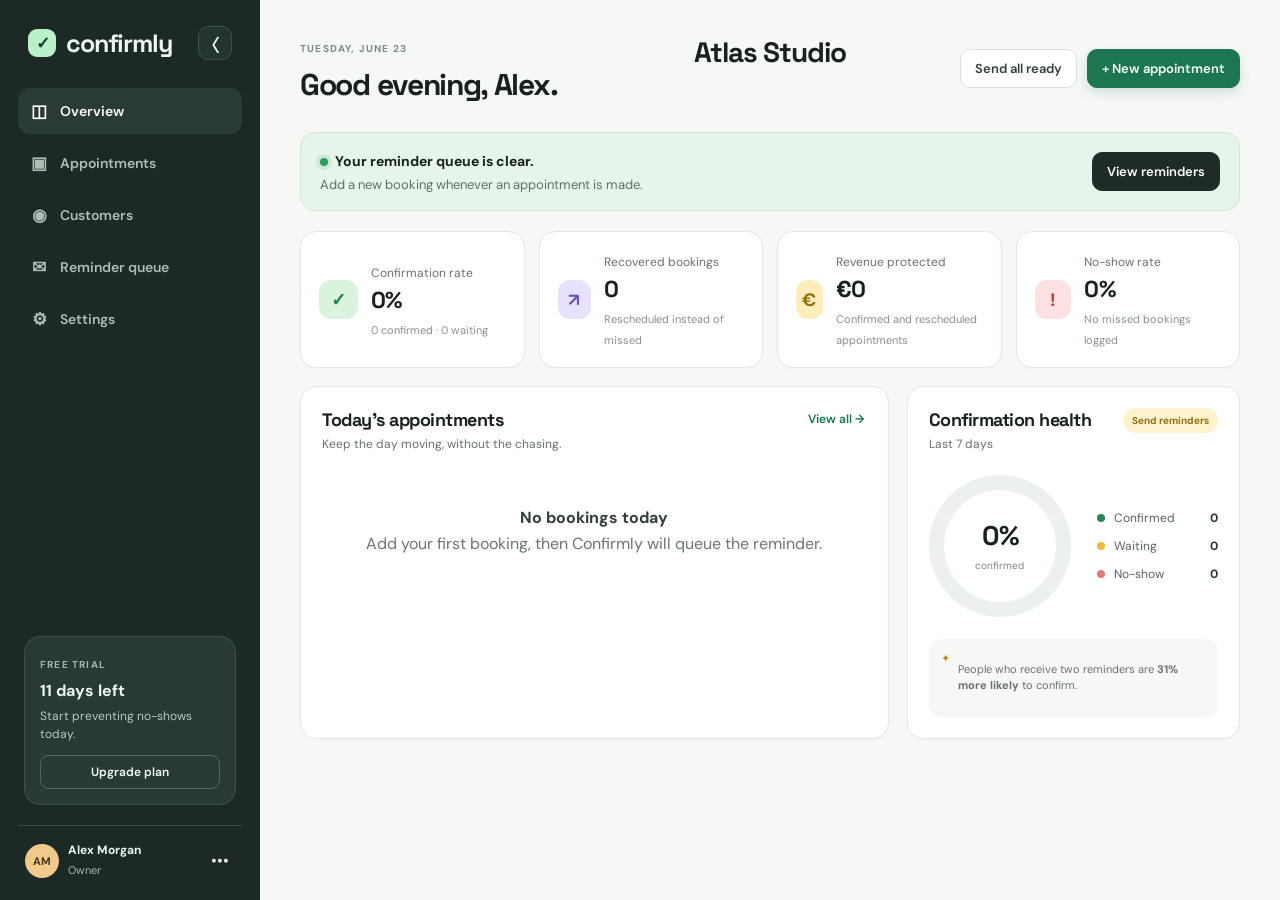
==== commit 4f14a4bd: "Add files via upload" ====
--- a/index.html
+++ b/index.html
@@ -50,7 +50,7 @@
 
       <section id="dashboard" class="view active">
         <div class="insight-banner">
-          <div><span class="pulse-dot"></span><strong>3 appointments need confirmation today.</strong><p>Send reminders now to protect an estimated €180 in revenue.</p></div>
+          <div><span class="pulse-dot"></span><strong>3 appointments need confirmation today.</strong><p id="bannerCopy">Send reminders now to protect an estimated €180 in revenue.</p></div>
           <button type="button" class="dark-btn" id="bannerSendBtn">Send reminders</button>
         </div>
 
@@ -169,6 +169,41 @@
     </div>
   </div>
 
+  <div class="modal-backdrop hidden" id="customerChoiceModal">
+    <div class="modal compact customer-choice-modal" role="dialog" aria-modal="true" aria-labelledby="customerChoiceTitle">
+      <div class="modal-header"><div><p class="eyebrow">NEW CUSTOMER</p><h2 id="customerChoiceTitle">How would you like to add them?</h2><p class="customer-choice-copy">Add the details yourself or let the customer complete their own profile.</p></div><button type="button" class="close-btn" data-close="customerChoiceModal" aria-label="Close">×</button></div>
+      <div class="customer-choice-list">
+        <button type="button" class="customer-choice-card" id="addCustomerManuallyBtn"><span class="choice-icon mint">＋</span><span><strong>Add customer manually</strong><small>Enter their details at the counter.</small></span><b>›</b></button>
+        <button type="button" class="customer-choice-card featured-choice" id="customerMadeProfileBtn"><span class="choice-icon lilac">⌁</span><span><strong>Let customer create profile</strong><small>Show a QR code for them to scan and complete.</small></span><b>›</b></button>
+      </div>
+    </div>
+  </div>
+
+  <div class="modal-backdrop hidden" id="customerQrModal">
+    <div class="modal compact customer-qr-modal" role="dialog" aria-modal="true" aria-labelledby="customerQrTitle">
+      <div class="modal-header"><div><p class="eyebrow">CUSTOMER SIGN-UP</p><h2 id="customerQrTitle">Let them create their profile</h2></div><button type="button" class="close-btn" data-close="customerQrModal" aria-label="Close">×</button></div>
+      <div class="qr-card"><img id="customerQrImage" alt="QR code for customer sign-up" /><div><strong>Scan to join <span id="customerQrBusinessName">your business</span></strong><p>The customer can add their own contact details and consent preferences from their phone.</p></div></div>
+      <div class="customer-intake-link"><span>Shareable form link</span><div><input id="customerIntakeUrl" readonly aria-label="Customer sign-up form link" /><button type="button" class="outline-btn" id="copyCustomerIntakeUrlBtn">Copy</button></div></div>
+      <div class="qr-actions"><button type="button" class="outline-btn" id="previewCustomerIntakeBtn">Preview form</button><button type="button" class="primary-btn" id="doneCustomerQrBtn">Done</button></div>
+      <p class="qr-footnote">Customer profiles sync to this workspace once the form is submitted.</p>
+    </div>
+  </div>
+
+  <div class="modal-backdrop hidden" id="customerIntakePreviewModal">
+    <div class="modal compact customer-intake-preview-modal" role="dialog" aria-modal="true" aria-labelledby="customerIntakePreviewTitle">
+      <div class="modal-header"><div><p class="eyebrow">CUSTOMER FORM PREVIEW</p><h2 id="customerIntakePreviewTitle">Create your profile</h2></div><button type="button" class="close-btn" data-close="customerIntakePreviewModal" aria-label="Close">×</button></div>
+      <p class="customer-intake-business" id="customerIntakeBusinessName">Atlas Studio</p>
+      <form id="customerIntakePreviewForm" class="form-grid">
+        <label class="full-width">Your name<input name="name" required placeholder="e.g. Sofia Petrou" autocomplete="name" /></label>
+        <label>Phone number<input name="phone" inputmode="tel" placeholder="e.g. +30 69…" autocomplete="tel" /></label>
+        <label>Email address<input name="email" type="email" placeholder="e.g. sofia@email.com" autocomplete="email" /></label>
+        <label class="full-width">Preferred reminder channel<select name="preferredChannel"><option value="Email">Email</option><option value="WhatsApp">WhatsApp</option><option value="SMS">SMS</option></select></label>
+        <div class="consent-grid full-width"><label class="consent-option"><input type="checkbox" name="reminderConsent" checked required><span><strong>Appointment reminders</strong><small>I agree to receive booking updates and reminders.</small></span></label><label class="consent-option"><input type="checkbox" name="marketingConsent"><span><strong>Offers and updates</strong><small>I would like occasional news and offers.</small></span></label><label class="consent-option"><input type="checkbox" name="whatsappOptIn"><span><strong>WhatsApp opt-in</strong><small>I agree to receive WhatsApp messages.</small></span></label></div>
+        <div class="modal-actions full-width"><button type="button" class="outline-btn" data-close="customerIntakePreviewModal">Cancel</button><button class="primary-btn" type="submit">Create profile</button></div>
+      </form>
+    </div>
+  </div>
+
   <div class="modal-backdrop hidden" id="customerProfileModal"><div class="modal customer-profile-modal" role="dialog" aria-modal="true" aria-labelledby="customerProfileTitle"><div class="modal-header"><div><p class="eyebrow">CUSTOMER PROFILE</p><h2 id="customerProfileTitle">Customer</h2></div><button type="button" class="close-btn" data-close="customerProfileModal">×</button></div><div id="customerProfileContent"></div></div></div>
 
   <div class="modal-backdrop hidden" id="actionModal"><div class="modal compact"><div class="modal-header"><div><p class="eyebrow">APPOINTMENT ACTION</p><h2 id="actionTitle">Update appointment</h2></div><button type="button" class="close-btn" data-close="actionModal">×</button></div><div id="actionContent"></div></div></div>
--- a/styles.css
+++ b/styles.css
@@ -885,3 +885,13 @@
 /* v37: customer directory */
 .customer-summary-grid{display:grid;grid-template-columns:repeat(3,minmax(0,1fr));gap:14px;margin:0 0 18px}.customer-summary-card{background:#fff;border:1px solid #e2e8e3;border-radius:16px;padding:17px 18px}.customer-summary-card span{display:block;font-size:10px;font-weight:700;letter-spacing:.1em;color:#87928c}.customer-summary-card strong{display:block;margin:5px 0 2px;font:700 26px 'Space Grotesk';letter-spacing:-1px}.customer-summary-card small{color:#728078;font-size:11px}.customers-table td{vertical-align:middle}.channel-pill{display:inline-flex;padding:6px 9px;border-radius:20px;background:#eef4ef;color:#3c5a49;font-size:10px;font-weight:700}.consent-chips{display:flex;flex-wrap:wrap;gap:5px}.consent-chip{display:inline-flex;align-items:center;background:#edf4ef;color:#35724d;border-radius:20px;padding:5px 7px;font-size:9px;font-weight:700}.consent-chip.active{background:#ddf3e4;color:#227245}.consent-chip.muted{background:#f0f2f0;color:#7e8882}.booking-customer-select{margin-bottom:3px}.consent-grid{display:grid;gap:9px;margin:3px 0 3px}.consent-option{display:flex!important;grid-template-columns:auto 1fr!important;align-items:flex-start;gap:10px!important;margin:0!important;border:1px solid #dfe8e1;border-radius:11px;padding:11px;background:#fbfcfb;cursor:pointer}.consent-option input{width:17px!important;height:17px;margin:2px 0 0;accent-color:#1c7650}.consent-option strong{display:block;font-size:12px;color:#33453b}.consent-option small{display:block;margin-top:3px;font-size:11px;font-weight:400;line-height:1.35;color:#758078}.customer-profile-head{display:flex;align-items:center;gap:12px;padding:3px 0 18px;border-bottom:1px solid #edf0ed}.customer-avatar{width:46px;height:46px;border-radius:14px;background:#dff3e5;color:#23784c;display:grid;place-items:center;font-weight:700;font-size:14px}.customer-profile-head>div:last-child>strong{font-size:13px}.profile-consents{margin-top:6px}.customer-profile-grid{display:grid;grid-template-columns:repeat(2,1fr);gap:10px;padding:16px 0}.customer-profile-grid>div{border:1px solid #e4ebe5;border-radius:12px;padding:11px}.customer-profile-grid span,.customer-notes>span{display:block;color:#819087;font-size:10px;font-weight:700;letter-spacing:.08em;text-transform:uppercase}.customer-profile-grid strong{display:block;margin-top:5px;font-size:13px}.customer-notes{background:#f7f9f7;border-radius:12px;padding:12px;margin-bottom:16px}.customer-notes p{margin:5px 0 0;font-size:12px;line-height:1.45;color:#56635b}.profile-section-head{display:flex;align-items:center;justify-content:space-between;margin-bottom:10px}.profile-section-head strong{font-size:14px}.profile-bookings{padding-top:2px}.profile-booking{display:flex;align-items:center;justify-content:space-between;gap:10px;padding:12px 0;border-top:1px solid #edf0ed}.profile-booking strong,.profile-booking span{display:block}.profile-booking strong{font-size:12px}.profile-booking div>span{margin-top:3px;color:#77827c;font-size:11px}.profile-empty{color:#77827c;font-size:12px;padding:4px 0 10px}
 @media(max-width:760px){.customer-summary-grid{grid-template-columns:1fr}.customers-table{min-width:700px}.customer-profile-grid{grid-template-columns:1fr}.consent-option{padding:10px}.mobile-bottom-nav{grid-template-columns:repeat(5,1fr)}.mobile-nav-item b{font-size:8px}}
+
+
+/* v38: customer-created profile via QR */
+.customer-choice-copy{margin:6px 0 0;color:var(--muted);font-size:13px;line-height:1.45}
+.customer-choice-list{display:grid;gap:11px}
+.customer-choice-card{width:100%;display:grid;grid-template-columns:42px minmax(0,1fr) 18px;gap:12px;align-items:center;text-align:left;border:1px solid #dfe7e1;background:#fff;border-radius:14px;padding:14px;cursor:pointer;color:#26372d;font:inherit;transition:.2s}
+.customer-choice-card:hover{background:#f5fbf6;border-color:#b7d9c2;transform:translateY(-1px)}
+.customer-choice-card strong{display:block;font-size:14px}.customer-choice-card small{display:block;margin-top:3px;color:#758078;font-size:12px;line-height:1.4}.customer-choice-card>b{font-size:24px;color:#7a877f;font-weight:400}.choice-icon{width:42px;height:42px;display:grid;place-items:center;border-radius:12px;font-size:22px;font-weight:700}.featured-choice{border-color:#c8dbff}.qr-card{display:grid;justify-items:center;text-align:center;gap:15px;padding:18px;background:#f7faf7;border:1px solid #e2eae4;border-radius:15px}.qr-card img{width:188px;height:188px;background:#fff;border:1px solid #e0e8e2;border-radius:12px;padding:9px}.qr-card strong{font:700 16px 'Space Grotesk'}.qr-card p{margin:5px 0 0;color:#6b7670;font-size:12px;line-height:1.5}.customer-intake-link{margin-top:16px}.customer-intake-link>span{display:block;font-size:11px;font-weight:700;letter-spacing:.05em;color:#718078;text-transform:uppercase;margin-bottom:7px}.customer-intake-link>div{display:flex;gap:8px}.customer-intake-link input{min-width:0;flex:1;border:1px solid #dfe6e0;border-radius:9px;background:#fff;padding:10px;font:12px 'DM Sans';color:#425048}.qr-actions{display:flex;justify-content:flex-end;gap:9px;margin-top:17px}.qr-footnote{margin:12px 0 0;color:#77827c;font-size:11px;text-align:center}.customer-intake-business{display:inline-flex;margin:-5px 0 17px;padding:7px 10px;background:#e8f4ea;border-radius:20px;color:#1b714b;font-size:12px;font-weight:700}.customer-intake-preview-modal .consent-grid{margin-top:2px}
+:root[data-theme="dark"] .customer-choice-card,:root[data-theme="dark"] .qr-card,:root[data-theme="dark"] .customer-intake-link input{background:#141b17;border-color:#313b35;color:#f2f7f3}:root[data-theme="dark"] .customer-choice-card small,:root[data-theme="dark"] .qr-card p,:root[data-theme="dark"] .qr-footnote{color:#aeb8b2}:root[data-theme="dark"] .qr-card img{background:#fff}
+@media(max-width:520px){.customer-intake-link>div,.qr-actions{flex-direction:column}.customer-intake-link .outline-btn,.qr-actions .outline-btn,.qr-actions .primary-btn{width:100%}}
